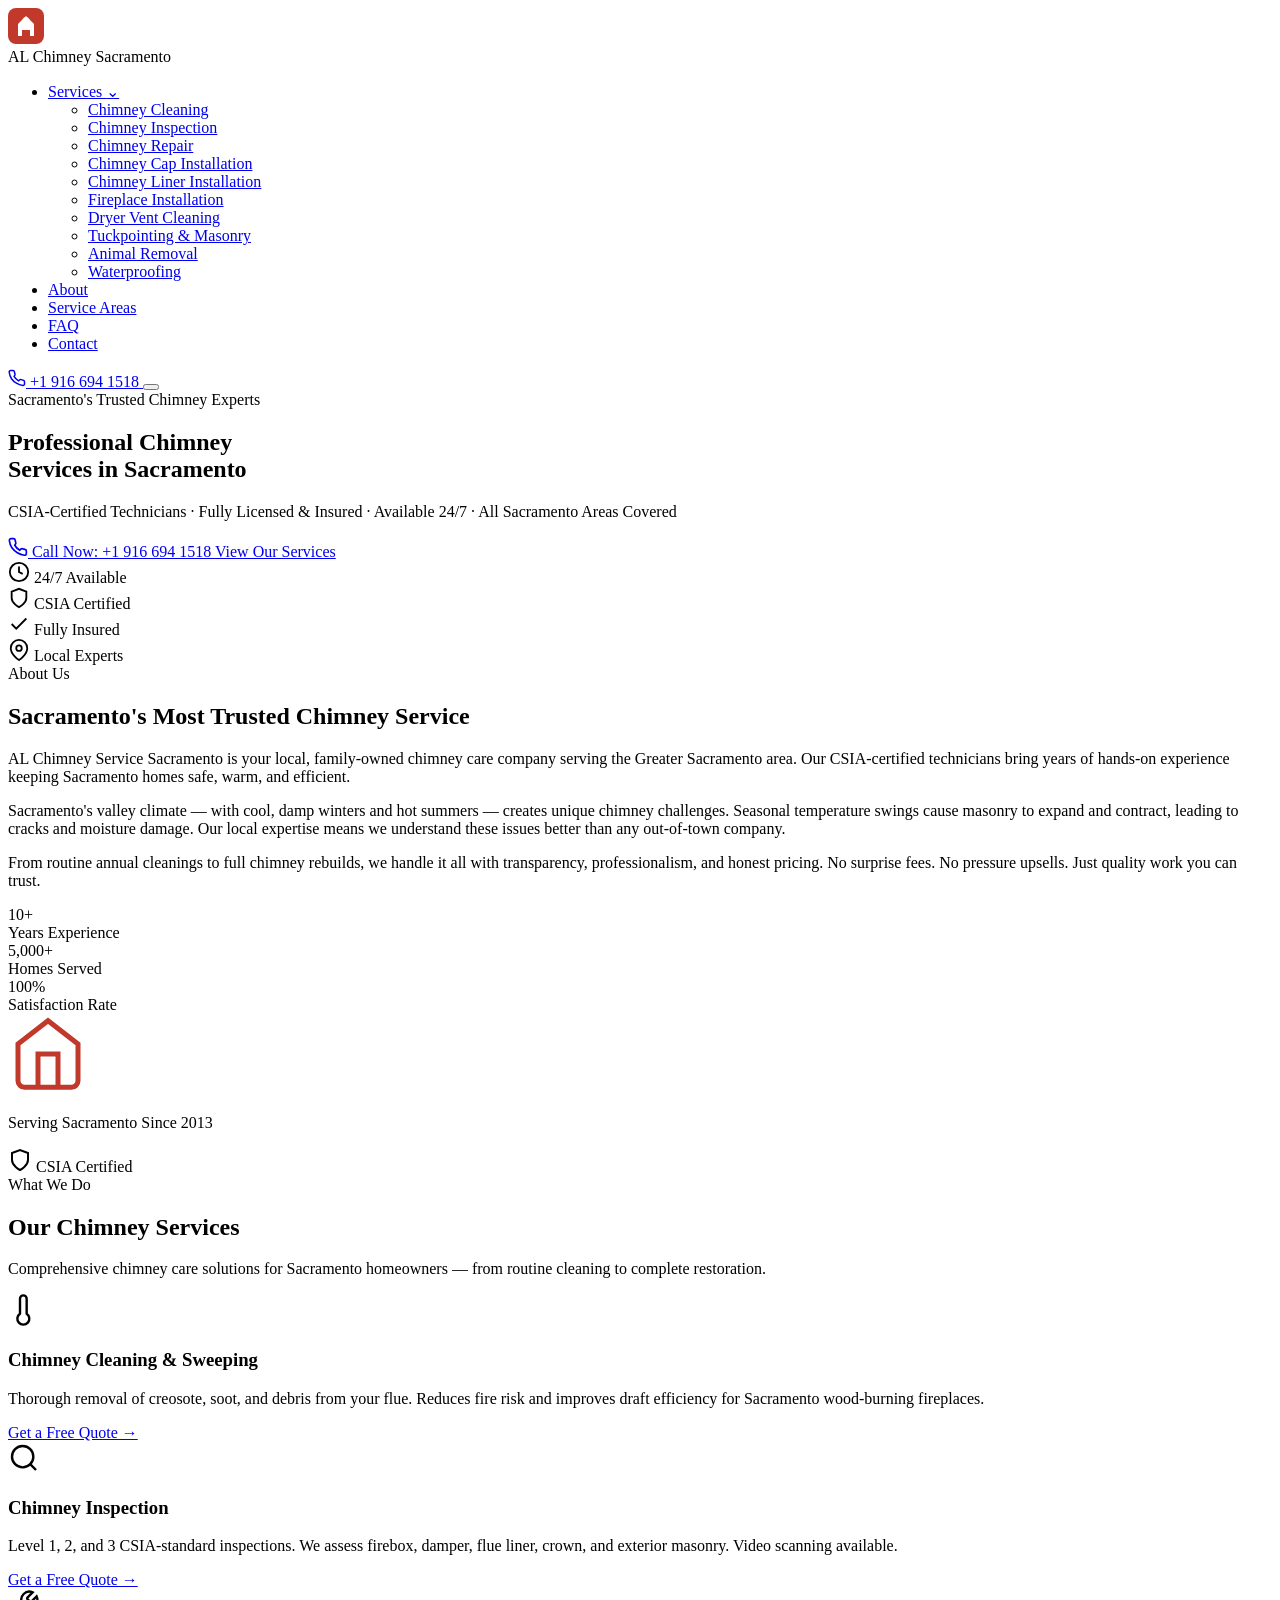
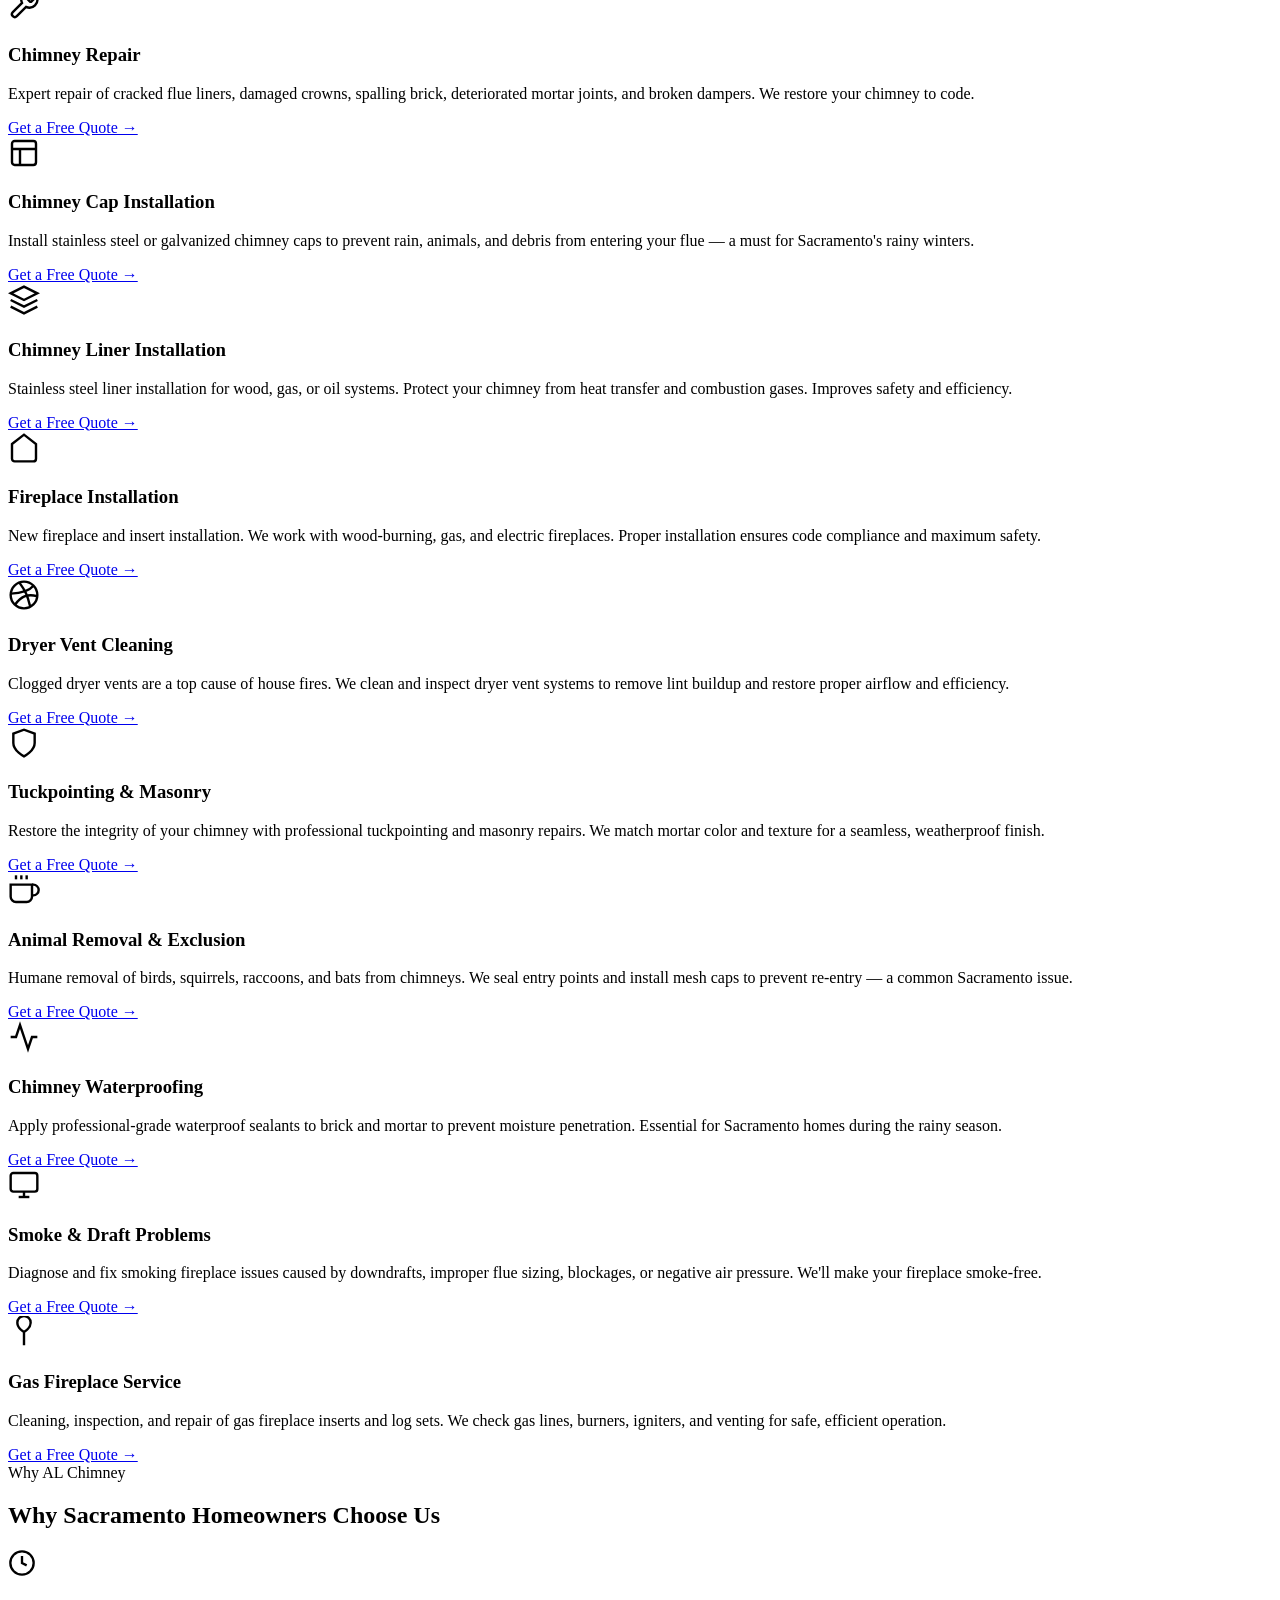
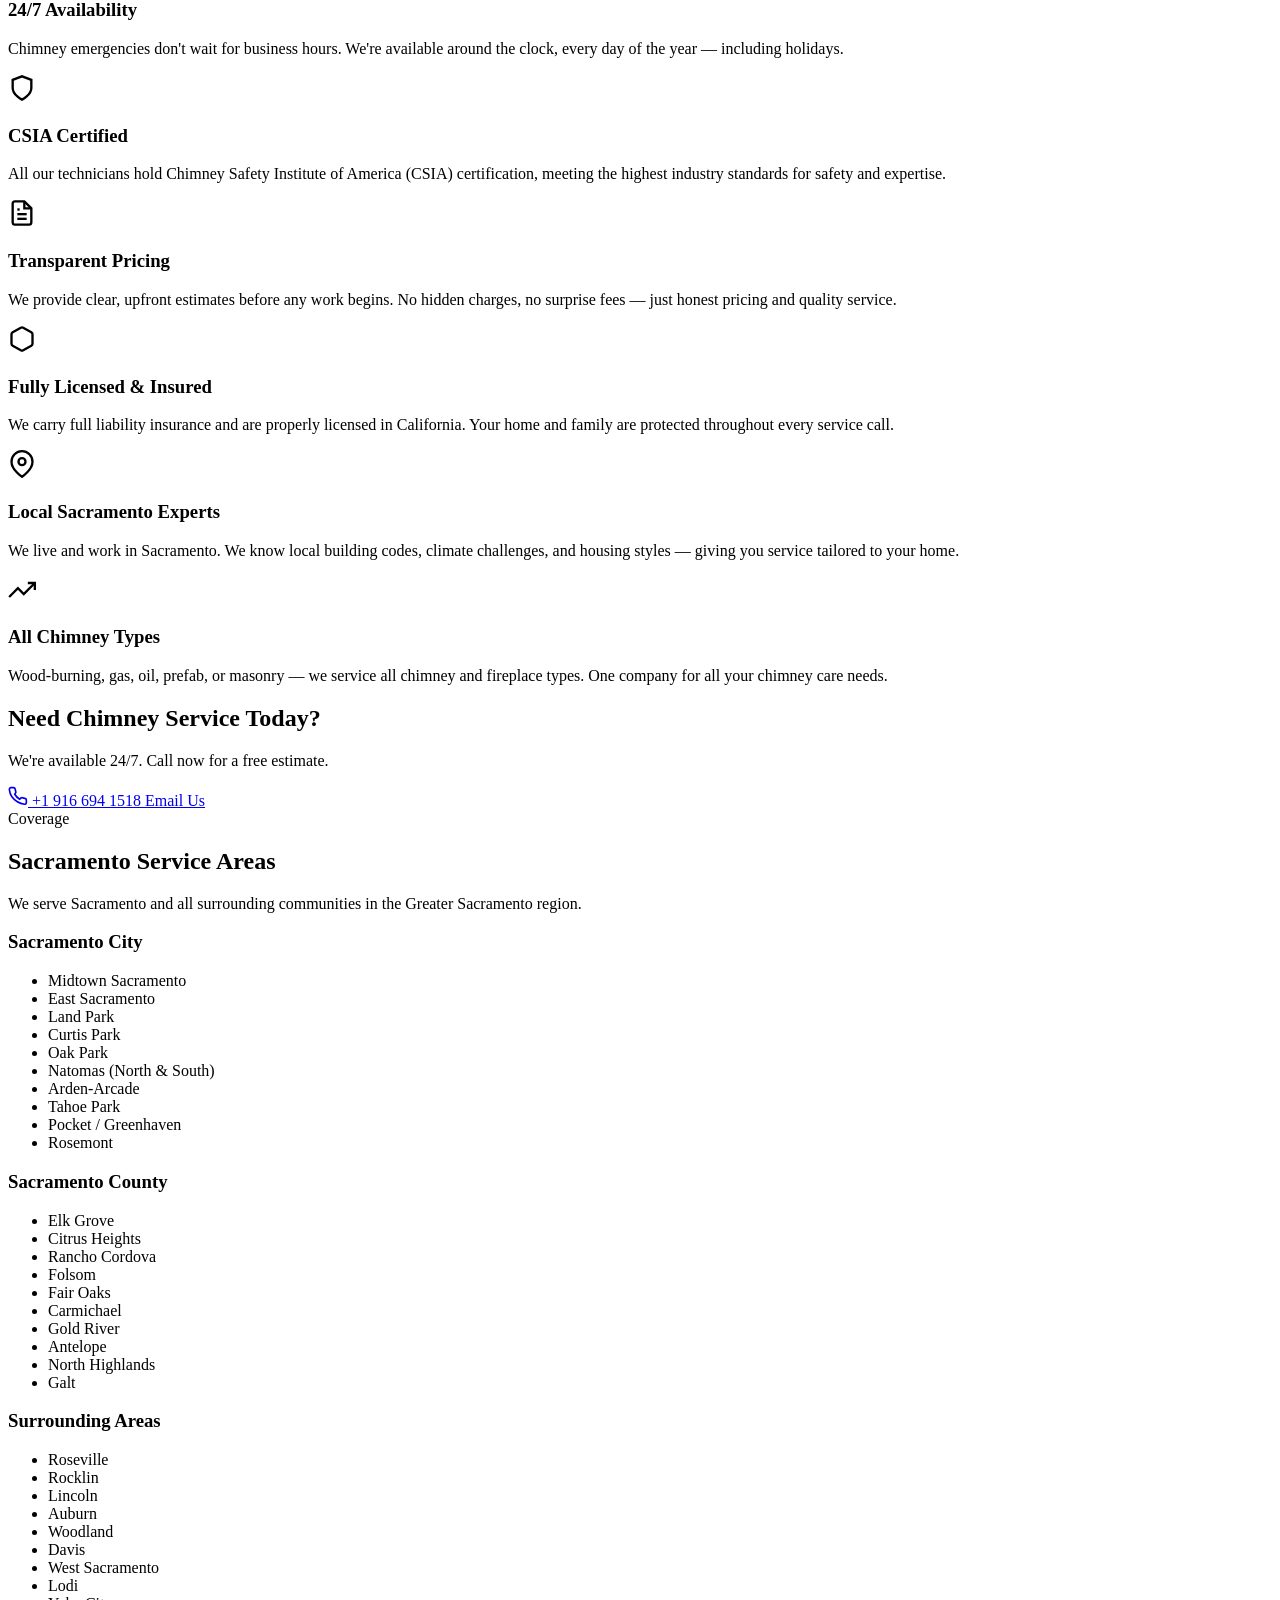
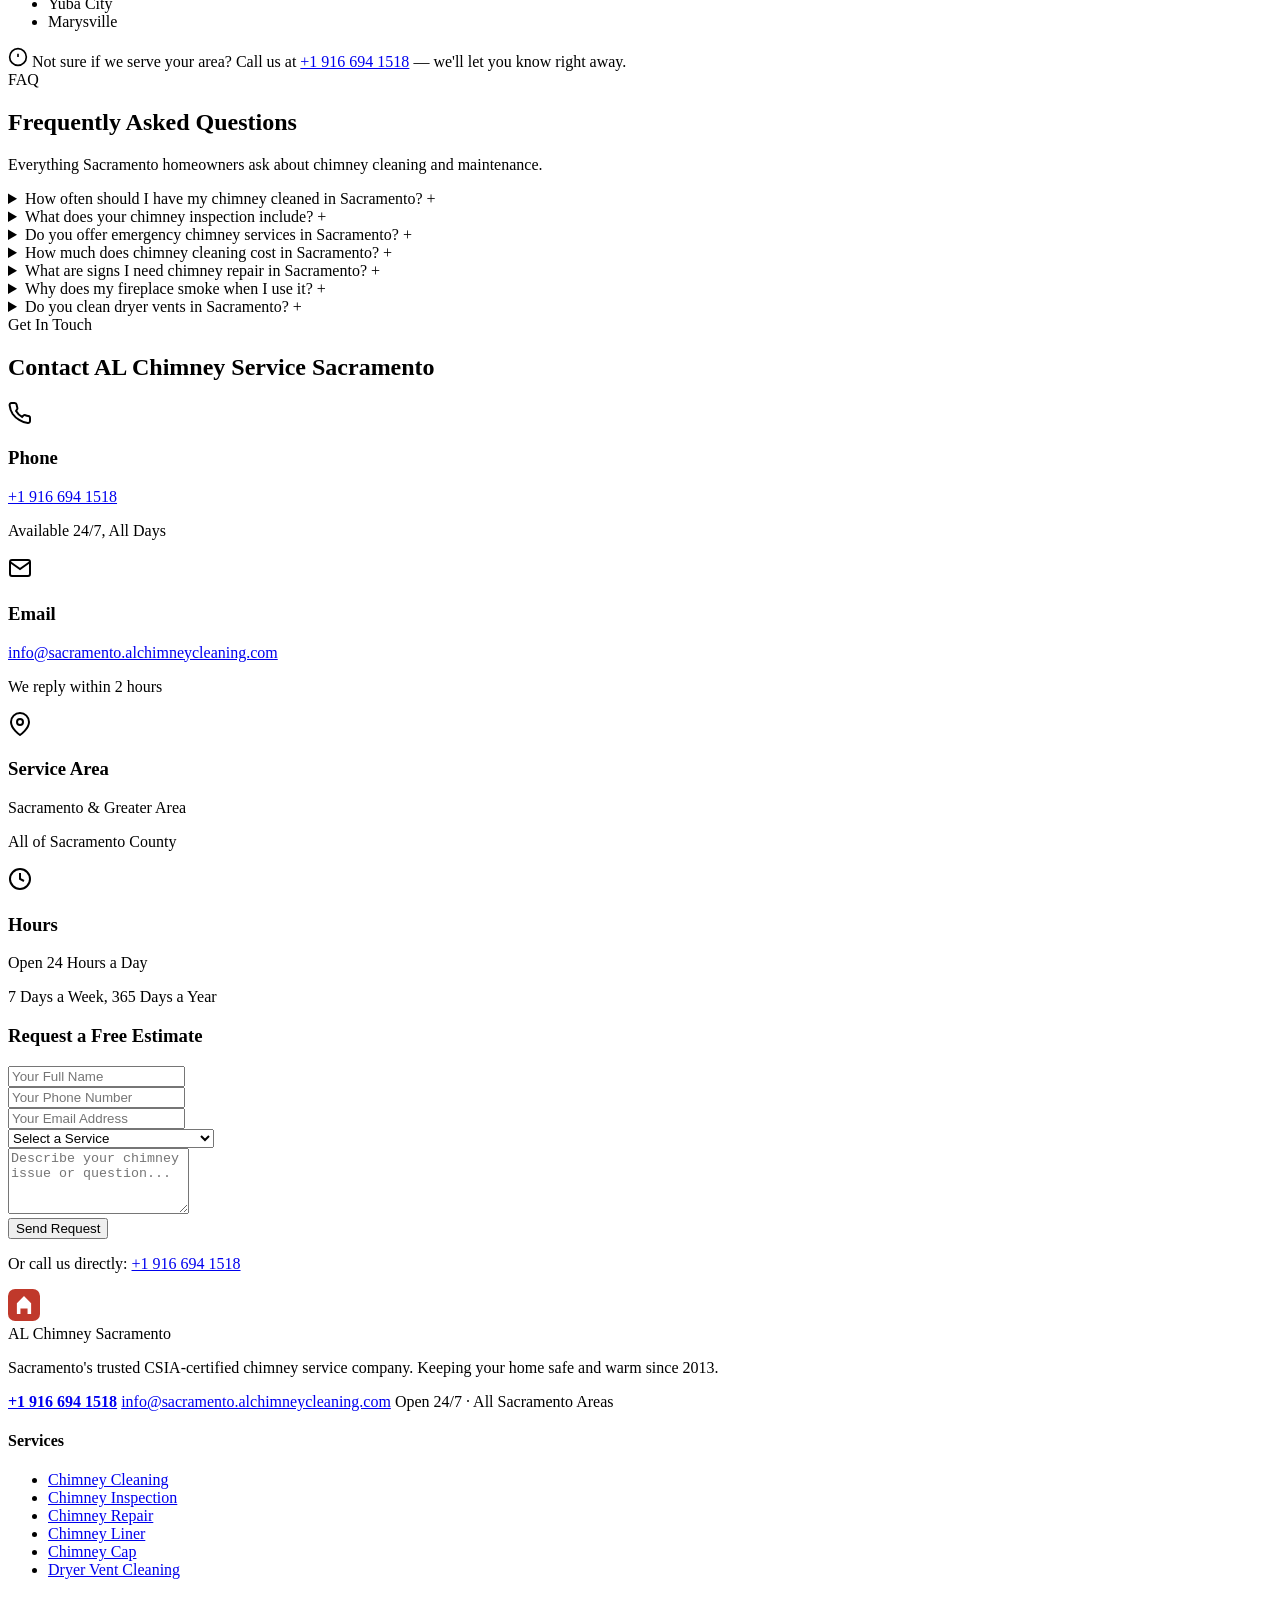
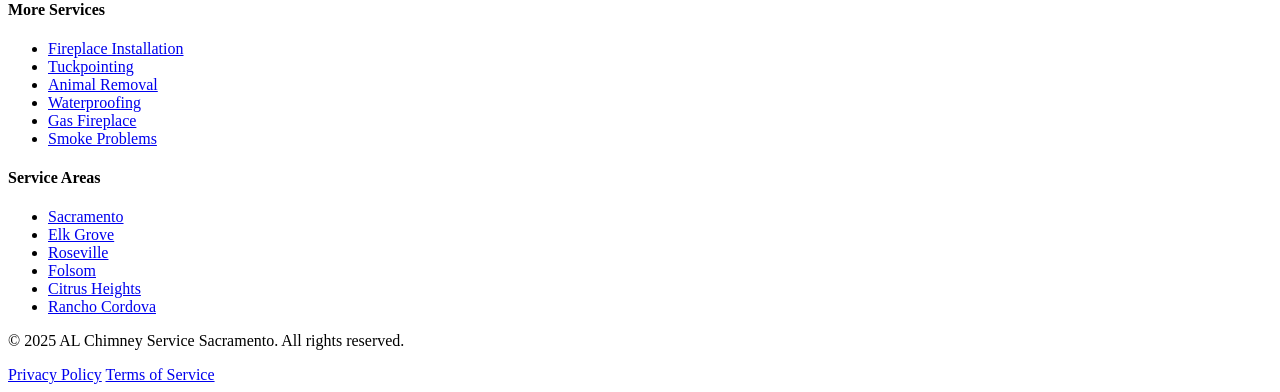
==== index.html @ 46db6dd3 "Add index.html - AL Chimney Service Sacramento website" ====
<!DOCTYPE html>
<html lang="en">
<head>
  <meta charset="UTF-8" />
  <meta name="viewport" content="width=device-width, initial-scale=1.0" />
  <title>AL Chimney Service Sacramento | Expert Chimney Cleaning & Repair</title>

  <!-- SEO Meta Tags -->
  <meta name="description" content="AL Chimney Service Sacramento offers professional chimney cleaning, inspection, repair & installation. CSIA-certified technicians. Available 24/7. Call +1 916 694 1518." />
  <meta name="keywords" content="chimney cleaning Sacramento, chimney sweep Sacramento, chimney repair Sacramento, chimney inspection Sacramento, fireplace cleaning Sacramento, dryer vent cleaning Sacramento, AL chimney service Sacramento" />
  <meta name="robots" content="index, follow" />
  <meta name="author" content="AL Chimney Service Sacramento" />
  <link rel="canonical" href="https://sacramento-chimney.vercel.app/" />

  <!-- Open Graph -->
  <meta property="og:type" content="website" />
  <meta property="og:title" content="AL Chimney Service Sacramento | Expert Chimney Cleaning & Repair" />
  <meta property="og:description" content="Professional chimney cleaning, inspection & repair in Sacramento. CSIA-certified. 24/7 service. Call +1 916 694 1518." />
  <meta property="og:url" content="https://sacramento-chimney.vercel.app/" />

  <!-- GEO Meta Tags -->
  <meta name="geo.region" content="US-CA" />
  <meta name="geo.placename" content="Sacramento, California" />
  <meta name="geo.position" content="38.5816;-121.4944" />
  <meta name="ICBM" content="38.5816, -121.4944" />

  <!-- Schema.org Structured Data -->
  <script type="application/ld+json">
  {
    "@context": "https://schema.org",
    "@type": "LocalBusiness",
    "name": "AL Chimney Service Sacramento",
    "description": "Professional chimney cleaning, inspection, repair, and installation services in Sacramento, CA. CSIA-certified technicians available 24/7.",
    "url": "https://sacramento-chimney.vercel.app/",
    "telephone": "+19166941518",
    "email": "info@sacramento.alchimneycleaning.com",
    "address": {
      "@type": "PostalAddress",
      "addressLocality": "Sacramento",
      "addressRegion": "CA",
      "addressCountry": "US"
    },
    "geo": {
      "@type": "GeoCoordinates",
      "latitude": 38.5816,
      "longitude": -121.4944
    },
    "openingHours": "Mo-Su 00:00-23:59",
    "priceRange": "$$",
    "areaServed": [
      "Sacramento", "Elk Grove", "Roseville", "Folsom", "Citrus Heights",
      "Rancho Cordova", "Natomas", "Midtown Sacramento", "East Sacramento",
      "Woodland", "Davis", "West Sacramento", "Rocklin", "Lincoln"
    ],
    "hasOfferCatalog": {
      "@type": "OfferCatalog",
      "name": "Chimney Services",
      "itemListElement": [
        { "@type": "Offer", "itemOffered": { "@type": "Service", "name": "Chimney Cleaning" } },
        { "@type": "Offer", "itemOffered": { "@type": "Service", "name": "Chimney Inspection" } },
        { "@type": "Offer", "itemOffered": { "@type": "Service", "name": "Chimney Repair" } },
        { "@type": "Offer", "itemOffered": { "@type": "Service", "name": "Chimney Cap Installation" } },
        { "@type": "Offer", "itemOffered": { "@type": "Service", "name": "Dryer Vent Cleaning" } },
        { "@type": "Offer", "itemOffered": { "@type": "Service", "name": "Fireplace Installation" } }
      ]
    }
  }
  </script>

  <!-- FAQ Schema -->
  <script type="application/ld+json">
  {
    "@context": "https://schema.org",
    "@type": "FAQPage",
    "mainEntity": [
      {
        "@type": "Question",
        "name": "How often should I have my chimney cleaned in Sacramento?",
        "acceptedAnswer": {
          "@type": "Answer",
          "text": "The National Fire Protection Association (NFPA) recommends chimney inspections and cleaning at least once a year. In Sacramento, where wood-burning fireplaces are popular during cooler months, we recommend annual cleaning before the fall season begins."
        }
      },
      {
        "@type": "Question",
        "name": "What does a chimney inspection include?",
        "acceptedAnswer": {
          "@type": "Answer",
          "text": "Our CSIA-certified technicians perform a full visual inspection of the firebox, damper, smoke chamber, flue liner, chimney crown, and exterior masonry. We check for creosote buildup, blockages, cracks, and structural damage."
        }
      },
      {
        "@type": "Question",
        "name": "Do you offer emergency chimney services in Sacramento?",
        "acceptedAnswer": {
          "@type": "Answer",
          "text": "Yes! AL Chimney Service Sacramento operates 24 hours a day, 7 days a week, 365 days a year. Whether it's a chimney fire, carbon monoxide concern, or sudden blockage, call us at +1 916 694 1518 anytime."
        }
      },
      {
        "@type": "Question",
        "name": "How much does chimney cleaning cost in Sacramento?",
        "acceptedAnswer": {
          "@type": "Answer",
          "text": "Basic chimney sweeping typically ranges from $100–$200 depending on the level of creosote buildup and chimney size. We offer transparent, upfront pricing with no hidden fees. Contact us for a free estimate."
        }
      },
      {
        "@type": "Question",
        "name": "What areas do you serve around Sacramento?",
        "acceptedAnswer": {
          "@type": "Answer",
          "text": "We serve all of Sacramento and the surrounding areas including Elk Grove, Roseville, Folsom, Citrus Heights, Rancho Cordova, Natomas, East Sacramento, Woodland, Davis, West Sacramento, Rocklin, and Lincoln."
        }
      }
    ]
  }
  </script>

  <link rel="stylesheet" href="styles.css" />
  <link rel="preconnect" href="https://fonts.googleapis.com" />
  <link href="https://fonts.googleapis.com/css2?family=Inter:wght@400;500;600;700;800&display=swap" rel="stylesheet" />
</head>
<body>

  <!-- Header -->
  <header class="header" id="header">
    <div class="container header-inner">
      <div class="logo">
        <div class="logo-icon">
          <svg width="36" height="36" viewBox="0 0 36 36" fill="none" xmlns="http://www.w3.org/2000/svg">
            <rect width="36" height="36" rx="8" fill="#C0392B"/>
            <path d="M10 28V16L18 8L26 16V28H22V22H14V28H10Z" fill="white"/>
            <path d="M15 12C15 12 16 10 18 10C20 10 21 12 21 12" stroke="white" stroke-width="1.5" stroke-linecap="round"/>
          </svg>
        </div>
        <div class="logo-text">
          <span class="logo-brand">AL Chimney</span>
          <span class="logo-location">Sacramento</span>
        </div>
      </div>

      <nav class="nav" id="nav">
        <ul class="nav-list">
          <li class="nav-item has-dropdown">
            <a href="#services" class="nav-link">Services <span class="arrow">&#8964;</span></a>
            <ul class="dropdown">
              <li><a href="#services">Chimney Cleaning</a></li>
              <li><a href="#services">Chimney Inspection</a></li>
              <li><a href="#services">Chimney Repair</a></li>
              <li><a href="#services">Chimney Cap Installation</a></li>
              <li><a href="#services">Chimney Liner Installation</a></li>
              <li><a href="#services">Fireplace Installation</a></li>
              <li><a href="#services">Dryer Vent Cleaning</a></li>
              <li><a href="#services">Tuckpointing & Masonry</a></li>
              <li><a href="#services">Animal Removal</a></li>
              <li><a href="#services">Waterproofing</a></li>
            </ul>
          </li>
          <li class="nav-item"><a href="#about" class="nav-link">About</a></li>
          <li class="nav-item"><a href="#areas" class="nav-link">Service Areas</a></li>
          <li class="nav-item"><a href="#faq" class="nav-link">FAQ</a></li>
          <li class="nav-item"><a href="#contact" class="nav-link">Contact</a></li>
        </ul>
      </nav>

      <a href="tel:+19166941518" class="btn btn-primary header-cta">
        <svg width="18" height="18" viewBox="0 0 24 24" fill="none" stroke="currentColor" stroke-width="2"><path d="M22 16.92v3a2 2 0 0 1-2.18 2 19.79 19.79 0 0 1-8.63-3.07A19.5 19.5 0 0 1 4.69 13a19.79 19.79 0 0 1-3.07-8.67A2 2 0 0 1 3.6 2h3a2 2 0 0 1 2 1.72c.127.96.361 1.903.7 2.81a2 2 0 0 1-.45 2.11L8.09 9.91a16 16 0 0 0 6 6l1.27-1.27a2 2 0 0 1 2.11-.45c.907.339 1.85.573 2.81.7A2 2 0 0 1 22 16.92z"></path></svg>
        +1 916 694 1518
      </a>

      <button class="menu-toggle" id="menuToggle" aria-label="Toggle menu">
        <span></span><span></span><span></span>
      </button>
    </div>
  </header>

  <!-- Hero Section -->
  <section class="hero" id="home">
    <div class="hero-bg"></div>
    <div class="container hero-content">
      <div class="hero-badge">Sacramento's Trusted Chimney Experts</div>
      <h1 class="hero-title">Professional Chimney<br/>Services in Sacramento</h1>
      <p class="hero-subtitle">CSIA-Certified Technicians · Fully Licensed & Insured · Available 24/7 · All Sacramento Areas Covered</p>
      <div class="hero-actions">
        <a href="tel:+19166941518" class="btn btn-primary btn-lg">
          <svg width="20" height="20" viewBox="0 0 24 24" fill="none" stroke="currentColor" stroke-width="2"><path d="M22 16.92v3a2 2 0 0 1-2.18 2 19.79 19.79 0 0 1-8.63-3.07A19.5 19.5 0 0 1 4.69 13a19.79 19.79 0 0 1-3.07-8.67A2 2 0 0 1 3.6 2h3a2 2 0 0 1 2 1.72c.127.96.361 1.903.7 2.81a2 2 0 0 1-.45 2.11L8.09 9.91a16 16 0 0 0 6 6l1.27-1.27a2 2 0 0 1 2.11-.45c.907.339 1.85.573 2.81.7A2 2 0 0 1 22 16.92z"></path></svg>
          Call Now: +1 916 694 1518
        </a>
        <a href="#services" class="btn btn-outline btn-lg">View Our Services</a>
      </div>
      <div class="hero-trust">
        <div class="trust-item">
          <svg width="22" height="22" viewBox="0 0 24 24" fill="none" stroke="currentColor" stroke-width="2"><circle cx="12" cy="12" r="10"/><polyline points="12 6 12 12 16 14"/></svg>
          <span>24/7 Available</span>
        </div>
        <div class="trust-item">
          <svg width="22" height="22" viewBox="0 0 24 24" fill="none" stroke="currentColor" stroke-width="2"><path d="M12 22s8-4 8-10V5l-8-3-8 3v7c0 6 8 10 8 10z"/></svg>
          <span>CSIA Certified</span>
        </div>
        <div class="trust-item">
          <svg width="22" height="22" viewBox="0 0 24 24" fill="none" stroke="currentColor" stroke-width="2"><polyline points="20 6 9 17 4 12"/></svg>
          <span>Fully Insured</span>
        </div>
        <div class="trust-item">
          <svg width="22" height="22" viewBox="0 0 24 24" fill="none" stroke="currentColor" stroke-width="2"><path d="M21 10c0 7-9 13-9 13s-9-6-9-13a9 9 0 0 1 18 0z"/><circle cx="12" cy="10" r="3"/></svg>
          <span>Local Experts</span>
        </div>
      </div>
    </div>
  </section>

  <!-- About Section -->
  <section class="about section" id="about">
    <div class="container">
      <div class="about-grid">
        <div class="about-content">
          <span class="section-tag">About Us</span>
          <h2 class="section-title">Sacramento's Most Trusted Chimney Service</h2>
          <p>AL Chimney Service Sacramento is your local, family-owned chimney care company serving the Greater Sacramento area. Our CSIA-certified technicians bring years of hands-on experience keeping Sacramento homes safe, warm, and efficient.</p>
          <p>Sacramento's valley climate — with cool, damp winters and hot summers — creates unique chimney challenges. Seasonal temperature swings cause masonry to expand and contract, leading to cracks and moisture damage. Our local expertise means we understand these issues better than any out-of-town company.</p>
          <p>From routine annual cleanings to full chimney rebuilds, we handle it all with transparency, professionalism, and honest pricing. No surprise fees. No pressure upsells. Just quality work you can trust.</p>
          <div class="about-stats">
            <div class="stat">
              <div class="stat-number">10+</div>
              <div class="stat-label">Years Experience</div>
            </div>
            <div class="stat">
              <div class="stat-number">5,000+</div>
              <div class="stat-label">Homes Served</div>
            </div>
            <div class="stat">
              <div class="stat-number">100%</div>
              <div class="stat-label">Satisfaction Rate</div>
            </div>
          </div>
        </div>
        <div class="about-image">
          <div class="about-img-placeholder">
            <svg width="80" height="80" viewBox="0 0 24 24" fill="none" stroke="#C0392B" stroke-width="1.5"><path d="M3 9l9-7 9 7v11a2 2 0 0 1-2 2H5a2 2 0 0 1-2-2z"/><polyline points="9 22 9 12 15 12 15 22"/></svg>
            <p>Serving Sacramento Since 2013</p>
          </div>
          <div class="cert-badge">
            <svg width="24" height="24" viewBox="0 0 24 24" fill="none" stroke="currentColor" stroke-width="2"><path d="M12 22s8-4 8-10V5l-8-3-8 3v7c0 6 8 10 8 10z"/></svg>
            CSIA Certified
          </div>
        </div>
      </div>
    </div>
  </section>

  <!-- Services Section -->
  <section class="services section" id="services">
    <div class="container">
      <div class="section-header">
        <span class="section-tag">What We Do</span>
        <h2 class="section-title">Our Chimney Services</h2>
        <p class="section-desc">Comprehensive chimney care solutions for Sacramento homeowners — from routine cleaning to complete restoration.</p>
      </div>
      <div class="services-grid">

        <div class="service-card">
          <div class="service-icon">
            <svg width="32" height="32" viewBox="0 0 24 24" fill="none" stroke="currentColor" stroke-width="1.8"><path d="M14 14.76V3.5a2.5 2.5 0 0 0-5 0v11.26a4.5 4.5 0 1 0 5 0z"/></svg>
          </div>
          <h3>Chimney Cleaning & Sweeping</h3>
          <p>Thorough removal of creosote, soot, and debris from your flue. Reduces fire risk and improves draft efficiency for Sacramento wood-burning fireplaces.</p>
          <a href="tel:+19166941518" class="service-link">Get a Free Quote &rarr;</a>
        </div>

        <div class="service-card">
          <div class="service-icon">
            <svg width="32" height="32" viewBox="0 0 24 24" fill="none" stroke="currentColor" stroke-width="1.8"><circle cx="11" cy="11" r="8"/><line x1="21" y1="21" x2="16.65" y2="16.65"/></svg>
          </div>
          <h3>Chimney Inspection</h3>
          <p>Level 1, 2, and 3 CSIA-standard inspections. We assess firebox, damper, flue liner, crown, and exterior masonry. Video scanning available.</p>
          <a href="tel:+19166941518" class="service-link">Get a Free Quote &rarr;</a>
        </div>

        <div class="service-card">
          <div class="service-icon">
            <svg width="32" height="32" viewBox="0 0 24 24" fill="none" stroke="currentColor" stroke-width="1.8"><path d="M14.7 6.3a1 1 0 0 0 0 1.4l1.6 1.6a1 1 0 0 0 1.4 0l3.77-3.77a6 6 0 0 1-7.94 7.94l-6.91 6.91a2.12 2.12 0 0 1-3-3l6.91-6.91a6 6 0 0 1 7.94-7.94l-3.76 3.76z"/></svg>
          </div>
          <h3>Chimney Repair</h3>
          <p>Expert repair of cracked flue liners, damaged crowns, spalling brick, deteriorated mortar joints, and broken dampers. We restore your chimney to code.</p>
          <a href="tel:+19166941518" class="service-link">Get a Free Quote &rarr;</a>
        </div>

        <div class="service-card">
          <div class="service-icon">
            <svg width="32" height="32" viewBox="0 0 24 24" fill="none" stroke="currentColor" stroke-width="1.8"><rect x="3" y="3" width="18" height="18" rx="2" ry="2"/><path d="M3 9h18M9 21V9"/></svg>
          </div>
          <h3>Chimney Cap Installation</h3>
          <p>Install stainless steel or galvanized chimney caps to prevent rain, animals, and debris from entering your flue — a must for Sacramento's rainy winters.</p>
          <a href="tel:+19166941518" class="service-link">Get a Free Quote &rarr;</a>
        </div>

        <div class="service-card">
          <div class="service-icon">
            <svg width="32" height="32" viewBox="0 0 24 24" fill="none" stroke="currentColor" stroke-width="1.8"><path d="M12 2L2 7l10 5 10-5-10-5zM2 17l10 5 10-5M2 12l10 5 10-5"/></svg>
          </div>
          <h3>Chimney Liner Installation</h3>
          <p>Stainless steel liner installation for wood, gas, or oil systems. Protect your chimney from heat transfer and combustion gases. Improves safety and efficiency.</p>
          <a href="tel:+19166941518" class="service-link">Get a Free Quote &rarr;</a>
        </div>

        <div class="service-card">
          <div class="service-icon">
            <svg width="32" height="32" viewBox="0 0 24 24" fill="none" stroke="currentColor" stroke-width="1.8"><path d="M3 9l9-7 9 7v11a2 2 0 0 1-2 2H5a2 2 0 0 1-2-2z"/></svg>
          </div>
          <h3>Fireplace Installation</h3>
          <p>New fireplace and insert installation. We work with wood-burning, gas, and electric fireplaces. Proper installation ensures code compliance and maximum safety.</p>
          <a href="tel:+19166941518" class="service-link">Get a Free Quote &rarr;</a>
        </div>

        <div class="service-card">
          <div class="service-icon">
            <svg width="32" height="32" viewBox="0 0 24 24" fill="none" stroke="currentColor" stroke-width="1.8"><circle cx="12" cy="12" r="10"/><path d="M8.56 2.75c4.37 6.03 6.02 9.42 8.03 17.72m2.54-15.38c-3.72 4.35-8.94 5.66-16.88 5.85m19.5 1.9c-3.5-.93-6.63-.82-8.94 0-2.58.92-5.01 2.86-7.44 6.32"/></svg>
          </div>
          <h3>Dryer Vent Cleaning</h3>
          <p>Clogged dryer vents are a top cause of house fires. We clean and inspect dryer vent systems to remove lint buildup and restore proper airflow and efficiency.</p>
          <a href="tel:+19166941518" class="service-link">Get a Free Quote &rarr;</a>
        </div>

        <div class="service-card">
          <div class="service-icon">
            <svg width="32" height="32" viewBox="0 0 24 24" fill="none" stroke="currentColor" stroke-width="1.8"><path d="M12 22s8-4 8-10V5l-8-3-8 3v7c0 6 8 10 8 10z"/></svg>
          </div>
          <h3>Tuckpointing & Masonry</h3>
          <p>Restore the integrity of your chimney with professional tuckpointing and masonry repairs. We match mortar color and texture for a seamless, weatherproof finish.</p>
          <a href="tel:+19166941518" class="service-link">Get a Free Quote &rarr;</a>
        </div>

        <div class="service-card">
          <div class="service-icon">
            <svg width="32" height="32" viewBox="0 0 24 24" fill="none" stroke="currentColor" stroke-width="1.8"><path d="M18 8h1a4 4 0 0 1 0 8h-1"/><path d="M2 8h16v9a4 4 0 0 1-4 4H6a4 4 0 0 1-4-4V8z"/><line x1="6" y1="1" x2="6" y2="4"/><line x1="10" y1="1" x2="10" y2="4"/><line x1="14" y1="1" x2="14" y2="4"/></svg>
          </div>
          <h3>Animal Removal & Exclusion</h3>
          <p>Humane removal of birds, squirrels, raccoons, and bats from chimneys. We seal entry points and install mesh caps to prevent re-entry — a common Sacramento issue.</p>
          <a href="tel:+19166941518" class="service-link">Get a Free Quote &rarr;</a>
        </div>

        <div class="service-card">
          <div class="service-icon">
            <svg width="32" height="32" viewBox="0 0 24 24" fill="none" stroke="currentColor" stroke-width="1.8"><polyline points="22 12 18 12 15 21 9 3 6 12 2 12"/></svg>
          </div>
          <h3>Chimney Waterproofing</h3>
          <p>Apply professional-grade waterproof sealants to brick and mortar to prevent moisture penetration. Essential for Sacramento homes during the rainy season.</p>
          <a href="tel:+19166941518" class="service-link">Get a Free Quote &rarr;</a>
        </div>

        <div class="service-card">
          <div class="service-icon">
            <svg width="32" height="32" viewBox="0 0 24 24" fill="none" stroke="currentColor" stroke-width="1.8"><rect x="2" y="3" width="20" height="14" rx="2" ry="2"/><line x1="8" y1="21" x2="16" y2="21"/><line x1="12" y1="17" x2="12" y2="21"/></svg>
          </div>
          <h3>Smoke & Draft Problems</h3>
          <p>Diagnose and fix smoking fireplace issues caused by downdrafts, improper flue sizing, blockages, or negative air pressure. We'll make your fireplace smoke-free.</p>
          <a href="tel:+19166941518" class="service-link">Get a Free Quote &rarr;</a>
        </div>

        <div class="service-card">
          <div class="service-icon">
            <svg width="32" height="32" viewBox="0 0 24 24" fill="none" stroke="currentColor" stroke-width="1.8"><path d="M12 22V12M12 12C12 12 7 9 7 5a5 5 0 0 1 10 0c0 4-5 7-5 7z"/></svg>
          </div>
          <h3>Gas Fireplace Service</h3>
          <p>Cleaning, inspection, and repair of gas fireplace inserts and log sets. We check gas lines, burners, igniters, and venting for safe, efficient operation.</p>
          <a href="tel:+19166941518" class="service-link">Get a Free Quote &rarr;</a>
        </div>

      </div>
    </div>
  </section>

  <!-- Why Choose Us -->
  <section class="why section" id="why">
    <div class="container">
      <div class="section-header">
        <span class="section-tag">Why AL Chimney</span>
        <h2 class="section-title">Why Sacramento Homeowners Choose Us</h2>
      </div>
      <div class="why-grid">
        <div class="why-card">
          <div class="why-icon">
            <svg width="28" height="28" viewBox="0 0 24 24" fill="none" stroke="currentColor" stroke-width="2"><circle cx="12" cy="12" r="10"/><polyline points="12 6 12 12 16 14"/></svg>
          </div>
          <h3>24/7 Availability</h3>
          <p>Chimney emergencies don't wait for business hours. We're available around the clock, every day of the year — including holidays.</p>
        </div>
        <div class="why-card">
          <div class="why-icon">
            <svg width="28" height="28" viewBox="0 0 24 24" fill="none" stroke="currentColor" stroke-width="2"><path d="M12 22s8-4 8-10V5l-8-3-8 3v7c0 6 8 10 8 10z"/></svg>
          </div>
          <h3>CSIA Certified</h3>
          <p>All our technicians hold Chimney Safety Institute of America (CSIA) certification, meeting the highest industry standards for safety and expertise.</p>
        </div>
        <div class="why-card">
          <div class="why-icon">
            <svg width="28" height="28" viewBox="0 0 24 24" fill="none" stroke="currentColor" stroke-width="2"><path d="M14 2H6a2 2 0 0 0-2 2v16a2 2 0 0 0 2 2h12a2 2 0 0 0 2-2V8z"/><polyline points="14 2 14 8 20 8"/><line x1="16" y1="13" x2="8" y2="13"/><line x1="16" y1="17" x2="8" y2="17"/><polyline points="10 9 9 9 8 9"/></svg>
          </div>
          <h3>Transparent Pricing</h3>
          <p>We provide clear, upfront estimates before any work begins. No hidden charges, no surprise fees — just honest pricing and quality service.</p>
        </div>
        <div class="why-card">
          <div class="why-icon">
            <svg width="28" height="28" viewBox="0 0 24 24" fill="none" stroke="currentColor" stroke-width="2"><path d="M21 16V8a2 2 0 0 0-1-1.73l-7-4a2 2 0 0 0-2 0l-7 4A2 2 0 0 0 3 8v8a2 2 0 0 0 1 1.73l7 4a2 2 0 0 0 2 0l7-4A2 2 0 0 0 21 16z"/></svg>
          </div>
          <h3>Fully Licensed & Insured</h3>
          <p>We carry full liability insurance and are properly licensed in California. Your home and family are protected throughout every service call.</p>
        </div>
        <div class="why-card">
          <div class="why-icon">
            <svg width="28" height="28" viewBox="0 0 24 24" fill="none" stroke="currentColor" stroke-width="2"><path d="M21 10c0 7-9 13-9 13s-9-6-9-13a9 9 0 0 1 18 0z"/><circle cx="12" cy="10" r="3"/></svg>
          </div>
          <h3>Local Sacramento Experts</h3>
          <p>We live and work in Sacramento. We know local building codes, climate challenges, and housing styles — giving you service tailored to your home.</p>
        </div>
        <div class="why-card">
          <div class="why-icon">
            <svg width="28" height="28" viewBox="0 0 24 24" fill="none" stroke="currentColor" stroke-width="2"><polyline points="23 6 13.5 15.5 8.5 10.5 1 18"/><polyline points="17 6 23 6 23 12"/></svg>
          </div>
          <h3>All Chimney Types</h3>
          <p>Wood-burning, gas, oil, prefab, or masonry — we service all chimney and fireplace types. One company for all your chimney care needs.</p>
        </div>
      </div>
    </div>
  </section>

  <!-- CTA Banner -->
  <section class="cta-banner">
    <div class="container cta-inner">
      <div class="cta-text">
        <h2>Need Chimney Service Today?</h2>
        <p>We're available 24/7. Call now for a free estimate.</p>
      </div>
      <div class="cta-actions">
        <a href="tel:+19166941518" class="btn btn-white btn-lg">
          <svg width="20" height="20" viewBox="0 0 24 24" fill="none" stroke="currentColor" stroke-width="2"><path d="M22 16.92v3a2 2 0 0 1-2.18 2 19.79 19.79 0 0 1-8.63-3.07A19.5 19.5 0 0 1 4.69 13a19.79 19.79 0 0 1-3.07-8.67A2 2 0 0 1 3.6 2h3a2 2 0 0 1 2 1.72c.127.96.361 1.903.7 2.81a2 2 0 0 1-.45 2.11L8.09 9.91a16 16 0 0 0 6 6l1.27-1.27a2 2 0 0 1 2.11-.45c.907.339 1.85.573 2.81.7A2 2 0 0 1 22 16.92z"></path></svg>
          +1 916 694 1518
        </a>
        <a href="mailto:info@sacramento.alchimneycleaning.com" class="btn btn-outline-white btn-lg">Email Us</a>
      </div>
    </div>
  </section>

  <!-- Service Areas -->
  <section class="areas section" id="areas">
    <div class="container">
      <div class="section-header">
        <span class="section-tag">Coverage</span>
        <h2 class="section-title">Sacramento Service Areas</h2>
        <p class="section-desc">We serve Sacramento and all surrounding communities in the Greater Sacramento region.</p>
      </div>
      <div class="areas-grid">
        <div class="areas-column">
          <h3>Sacramento City</h3>
          <ul class="areas-list">
            <li>Midtown Sacramento</li>
            <li>East Sacramento</li>
            <li>Land Park</li>
            <li>Curtis Park</li>
            <li>Oak Park</li>
            <li>Natomas (North & South)</li>
            <li>Arden-Arcade</li>
            <li>Tahoe Park</li>
            <li>Pocket / Greenhaven</li>
            <li>Rosemont</li>
          </ul>
        </div>
        <div class="areas-column">
          <h3>Sacramento County</h3>
          <ul class="areas-list">
            <li>Elk Grove</li>
            <li>Citrus Heights</li>
            <li>Rancho Cordova</li>
            <li>Folsom</li>
            <li>Fair Oaks</li>
            <li>Carmichael</li>
            <li>Gold River</li>
            <li>Antelope</li>
            <li>North Highlands</li>
            <li>Galt</li>
          </ul>
        </div>
        <div class="areas-column">
          <h3>Surrounding Areas</h3>
          <ul class="areas-list">
            <li>Roseville</li>
            <li>Rocklin</li>
            <li>Lincoln</li>
            <li>Auburn</li>
            <li>Woodland</li>
            <li>Davis</li>
            <li>West Sacramento</li>
            <li>Lodi</li>
            <li>Yuba City</li>
            <li>Marysville</li>
          </ul>
        </div>
      </div>
      <div class="areas-note">
        <svg width="20" height="20" viewBox="0 0 24 24" fill="none" stroke="currentColor" stroke-width="2"><circle cx="12" cy="12" r="10"/><line x1="12" y1="8" x2="12" y2="12"/><line x1="12" y1="16" x2="12.01" y2="16"/></svg>
        Not sure if we serve your area? Call us at <a href="tel:+19166941518">+1 916 694 1518</a> — we'll let you know right away.
      </div>
    </div>
  </section>

  <!-- FAQ Section -->
  <section class="faq section" id="faq">
    <div class="container">
      <div class="section-header">
        <span class="section-tag">FAQ</span>
        <h2 class="section-title">Frequently Asked Questions</h2>
        <p class="section-desc">Everything Sacramento homeowners ask about chimney cleaning and maintenance.</p>
      </div>
      <div class="faq-list">

        <details class="faq-item">
          <summary class="faq-question">
            How often should I have my chimney cleaned in Sacramento?
            <span class="faq-icon">+</span>
          </summary>
          <div class="faq-answer">
            <p>The NFPA 211 standard recommends chimney inspection and cleaning at least once per year. For Sacramento homeowners who use their fireplace regularly during the November–March cool season, we suggest scheduling your cleaning in September or October before the burning season begins.</p>
          </div>
        </details>

        <details class="faq-item">
          <summary class="faq-question">
            What does your chimney inspection include?
            <span class="faq-icon">+</span>
          </summary>
          <div class="faq-answer">
            <p>Our CSIA-certified inspection covers the firebox, smoke chamber, damper, flue liner, chimney crown, chimney cap, and exterior masonry. We check for creosote buildup, cracks, blockages, animal nesting, and structural damage. We offer Level 1, 2, and 3 inspections per CSIA standards, including video camera scanning for a thorough internal view.</p>
          </div>
        </details>

        <details class="faq-item">
          <summary class="faq-question">
            Do you offer emergency chimney services in Sacramento?
            <span class="faq-icon">+</span>
          </summary>
          <div class="faq-answer">
            <p>Yes! AL Chimney Service Sacramento operates 24 hours a day, 7 days a week, 365 days a year — including all holidays. Whether it's a chimney fire, carbon monoxide concern, collapsed flue, or dangerous creosote buildup, call us immediately at <a href="tel:+19166941518">+1 916 694 1518</a>. Emergency response is our priority.</p>
          </div>
        </details>

        <details class="faq-item">
          <summary class="faq-question">
            How much does chimney cleaning cost in Sacramento?
            <span class="faq-icon">+</span>
          </summary>
          <div class="faq-answer">
            <p>Basic chimney sweeping in Sacramento typically ranges from $100–$200 for a standard cleaning. Prices vary based on the level of creosote buildup, chimney height, and accessibility. We provide free, no-obligation estimates before starting any work. There are no hidden fees or surprise charges — ever.</p>
          </div>
        </details>

        <details class="faq-item">
          <summary class="faq-question">
            What are signs I need chimney repair in Sacramento?
            <span class="faq-icon">+</span>
          </summary>
          <div class="faq-answer">
            <p>Watch for these warning signs: white staining (efflorescence) on brick, crumbling mortar joints, damaged or cracked chimney crown, rust on the firebox or damper, water in the firebox after rain, spalling brickwork, or a strong odor coming from the fireplace. Sacramento's seasonal rains can accelerate moisture damage — don't ignore these signs.</p>
          </div>
        </details>

        <details class="faq-item">
          <summary class="faq-question">
            Why does my fireplace smoke when I use it?
            <span class="faq-icon">+</span>
          </summary>
          <div class="faq-answer">
            <p>A smoking fireplace in Sacramento is usually caused by a blocked or dirty flue, a closed damper, incorrect flue sizing, negative air pressure in the home, or a downdraft issue. We diagnose and fix all smoking fireplace problems — call us for a same-day assessment at <a href="tel:+19166941518">+1 916 694 1518</a>.</p>
          </div>
        </details>

        <details class="faq-item">
          <summary class="faq-question">
            Do you clean dryer vents in Sacramento?
            <span class="faq-icon">+</span>
          </summary>
          <div class="faq-answer">
            <p>Yes. Dryer vent cleaning is one of our most requested services. Lint buildup in dryer vents is a leading cause of home fires — the U.S. Fire Administration reports nearly 3,000 dryer fires annually. We clean and inspect residential and commercial dryer vent systems throughout Sacramento and surrounding areas.</p>
          </div>
        </details>

      </div>
    </div>
  </section>

  <!-- Contact Section -->
  <section class="contact section" id="contact">
    <div class="container">
      <div class="section-header">
        <span class="section-tag">Get In Touch</span>
        <h2 class="section-title">Contact AL Chimney Service Sacramento</h2>
      </div>
      <div class="contact-grid">
        <div class="contact-info">
          <div class="contact-card">
            <div class="contact-icon">
              <svg width="24" height="24" viewBox="0 0 24 24" fill="none" stroke="currentColor" stroke-width="2"><path d="M22 16.92v3a2 2 0 0 1-2.18 2 19.79 19.79 0 0 1-8.63-3.07A19.5 19.5 0 0 1 4.69 13a19.79 19.79 0 0 1-3.07-8.67A2 2 0 0 1 3.6 2h3a2 2 0 0 1 2 1.72c.127.96.361 1.903.7 2.81a2 2 0 0 1-.45 2.11L8.09 9.91a16 16 0 0 0 6 6l1.27-1.27a2 2 0 0 1 2.11-.45c.907.339 1.85.573 2.81.7A2 2 0 0 1 22 16.92z"></path></svg>
            </div>
            <div>
              <h3>Phone</h3>
              <a href="tel:+19166941518">+1 916 694 1518</a>
              <p>Available 24/7, All Days</p>
            </div>
          </div>
          <div class="contact-card">
            <div class="contact-icon">
              <svg width="24" height="24" viewBox="0 0 24 24" fill="none" stroke="currentColor" stroke-width="2"><path d="M4 4h16c1.1 0 2 .9 2 2v12c0 1.1-.9 2-2 2H4c-1.1 0-2-.9-2-2V6c0-1.1.9-2 2-2z"/><polyline points="22,6 12,13 2,6"/></svg>
            </div>
            <div>
              <h3>Email</h3>
              <a href="mailto:info@sacramento.alchimneycleaning.com">info@sacramento.alchimneycleaning.com</a>
              <p>We reply within 2 hours</p>
            </div>
          </div>
          <div class="contact-card">
            <div class="contact-icon">
              <svg width="24" height="24" viewBox="0 0 24 24" fill="none" stroke="currentColor" stroke-width="2"><path d="M21 10c0 7-9 13-9 13s-9-6-9-13a9 9 0 0 1 18 0z"/><circle cx="12" cy="10" r="3"/></svg>
            </div>
            <div>
              <h3>Service Area</h3>
              <p>Sacramento & Greater Area</p>
              <p>All of Sacramento County</p>
            </div>
          </div>
          <div class="contact-card">
            <div class="contact-icon">
              <svg width="24" height="24" viewBox="0 0 24 24" fill="none" stroke="currentColor" stroke-width="2"><circle cx="12" cy="12" r="10"/><polyline points="12 6 12 12 16 14"/></svg>
            </div>
            <div>
              <h3>Hours</h3>
              <p>Open 24 Hours a Day</p>
              <p>7 Days a Week, 365 Days a Year</p>
            </div>
          </div>
        </div>
        <div class="contact-form-wrap">
          <form class="contact-form" onsubmit="handleFormSubmit(event)">
            <h3>Request a Free Estimate</h3>
            <div class="form-group">
              <input type="text" name="name" placeholder="Your Full Name" required />
            </div>
            <div class="form-group">
              <input type="tel" name="phone" placeholder="Your Phone Number" required />
            </div>
            <div class="form-group">
              <input type="email" name="email" placeholder="Your Email Address" />
            </div>
            <div class="form-group">
              <select name="service">
                <option value="">Select a Service</option>
                <option>Chimney Cleaning & Sweeping</option>
                <option>Chimney Inspection</option>
                <option>Chimney Repair</option>
                <option>Chimney Cap Installation</option>
                <option>Chimney Liner Installation</option>
                <option>Fireplace Installation</option>
                <option>Dryer Vent Cleaning</option>
                <option>Tuckpointing & Masonry</option>
                <option>Animal Removal</option>
                <option>Other</option>
              </select>
            </div>
            <div class="form-group">
              <textarea name="message" rows="4" placeholder="Describe your chimney issue or question..."></textarea>
            </div>
            <button type="submit" class="btn btn-primary btn-full">Send Request</button>
            <p class="form-note">Or call us directly: <a href="tel:+19166941518">+1 916 694 1518</a></p>
          </form>
        </div>
      </div>
    </div>
  </section>

  <!-- Footer -->
  <footer class="footer">
    <div class="container">
      <div class="footer-grid">
        <div class="footer-brand">
          <div class="logo">
            <div class="logo-icon">
              <svg width="32" height="32" viewBox="0 0 36 36" fill="none" xmlns="http://www.w3.org/2000/svg">
                <rect width="36" height="36" rx="8" fill="#C0392B"/>
                <path d="M10 28V16L18 8L26 16V28H22V22H14V28H10Z" fill="white"/>
              </svg>
            </div>
            <div class="logo-text">
              <span class="logo-brand">AL Chimney</span>
              <span class="logo-location">Sacramento</span>
            </div>
          </div>
          <p>Sacramento's trusted CSIA-certified chimney service company. Keeping your home safe and warm since 2013.</p>
          <div class="footer-contact">
            <a href="tel:+19166941518"><strong>+1 916 694 1518</strong></a>
            <a href="mailto:info@sacramento.alchimneycleaning.com">info@sacramento.alchimneycleaning.com</a>
            <span>Open 24/7 · All Sacramento Areas</span>
          </div>
        </div>
        <div class="footer-links">
          <h4>Services</h4>
          <ul>
            <li><a href="#services">Chimney Cleaning</a></li>
            <li><a href="#services">Chimney Inspection</a></li>
            <li><a href="#services">Chimney Repair</a></li>
            <li><a href="#services">Chimney Liner</a></li>
            <li><a href="#services">Chimney Cap</a></li>
            <li><a href="#services">Dryer Vent Cleaning</a></li>
          </ul>
        </div>
        <div class="footer-links">
          <h4>More Services</h4>
          <ul>
            <li><a href="#services">Fireplace Installation</a></li>
            <li><a href="#services">Tuckpointing</a></li>
            <li><a href="#services">Animal Removal</a></li>
            <li><a href="#services">Waterproofing</a></li>
            <li><a href="#services">Gas Fireplace</a></li>
            <li><a href="#services">Smoke Problems</a></li>
          </ul>
        </div>
        <div class="footer-links">
          <h4>Service Areas</h4>
          <ul>
            <li><a href="#areas">Sacramento</a></li>
            <li><a href="#areas">Elk Grove</a></li>
            <li><a href="#areas">Roseville</a></li>
            <li><a href="#areas">Folsom</a></li>
            <li><a href="#areas">Citrus Heights</a></li>
            <li><a href="#areas">Rancho Cordova</a></li>
          </ul>
        </div>
      </div>
      <div class="footer-bottom">
        <p>&copy; 2025 AL Chimney Service Sacramento. All rights reserved.</p>
        <div class="footer-legal">
          <a href="#">Privacy Policy</a>
          <a href="#">Terms of Service</a>
        </div>
      </div>
    </div>
  </footer>

  <script src="script.js"></script>
</body>
</html>
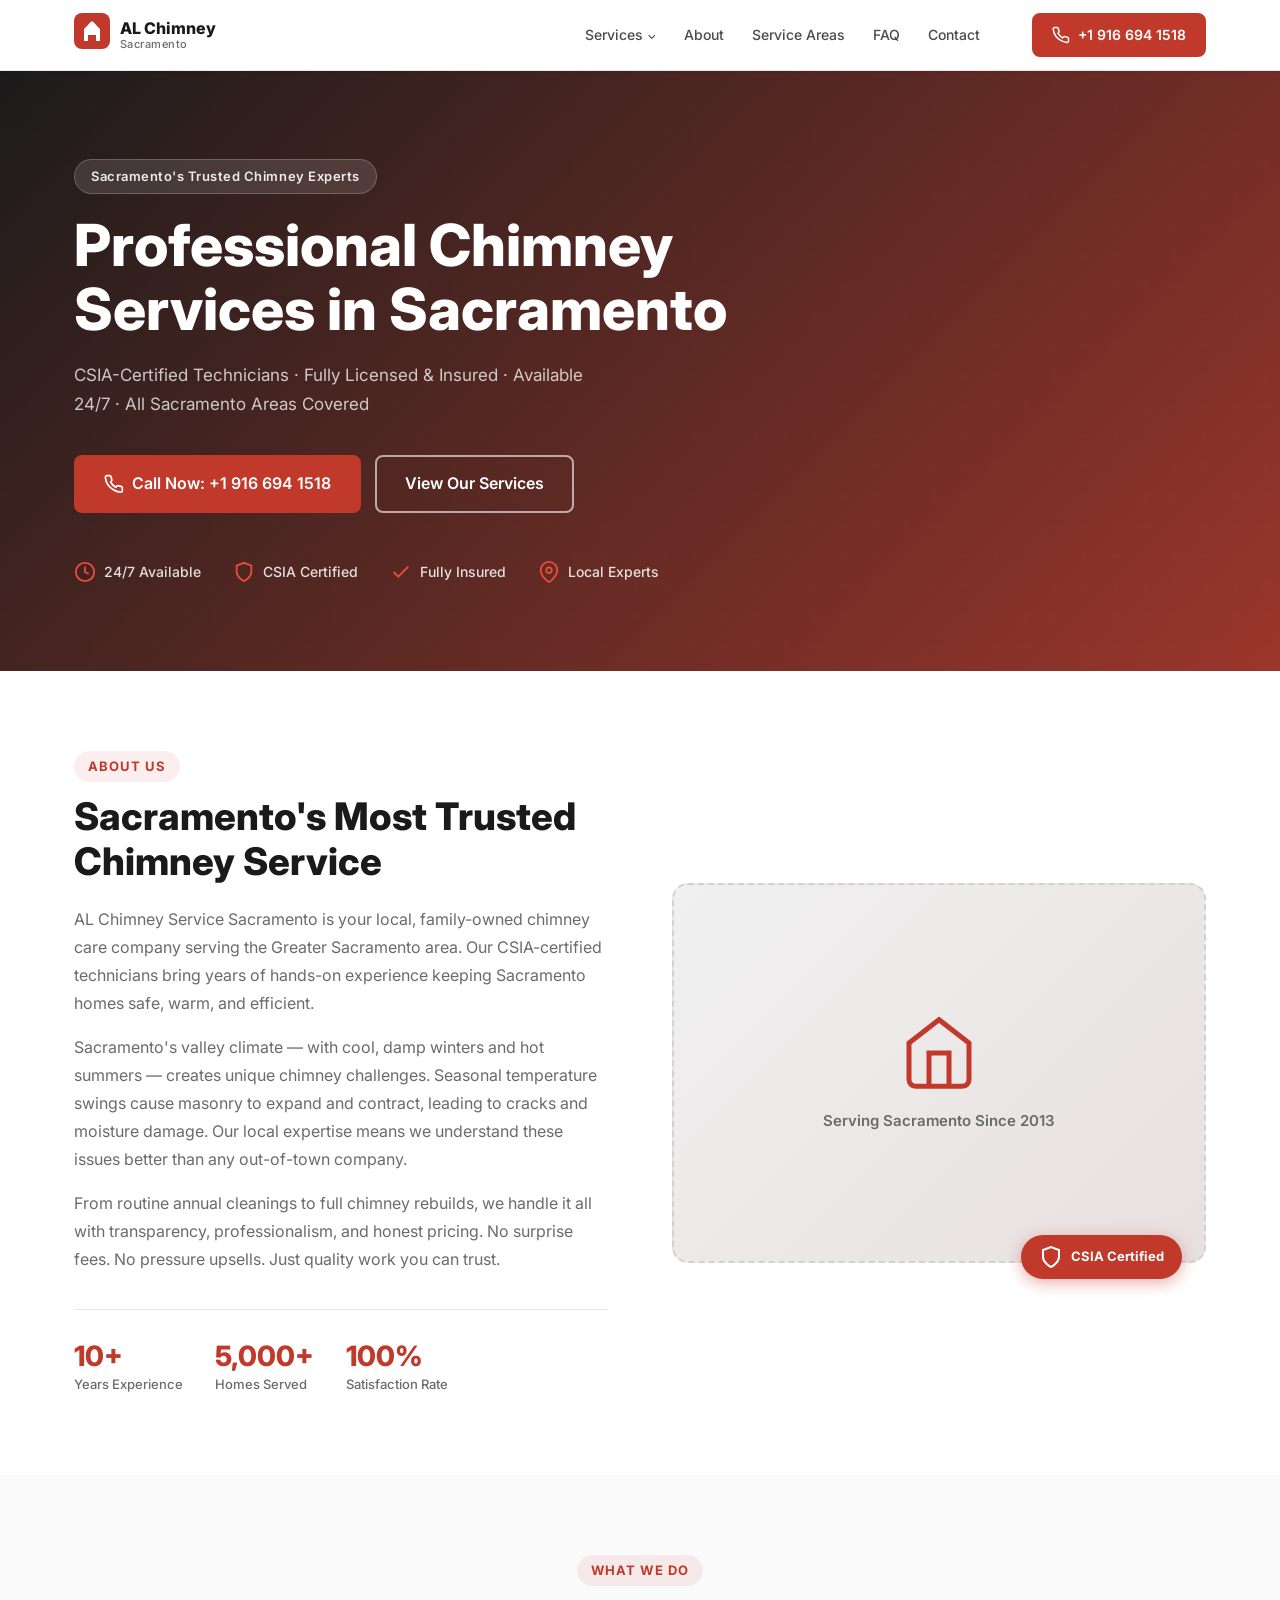
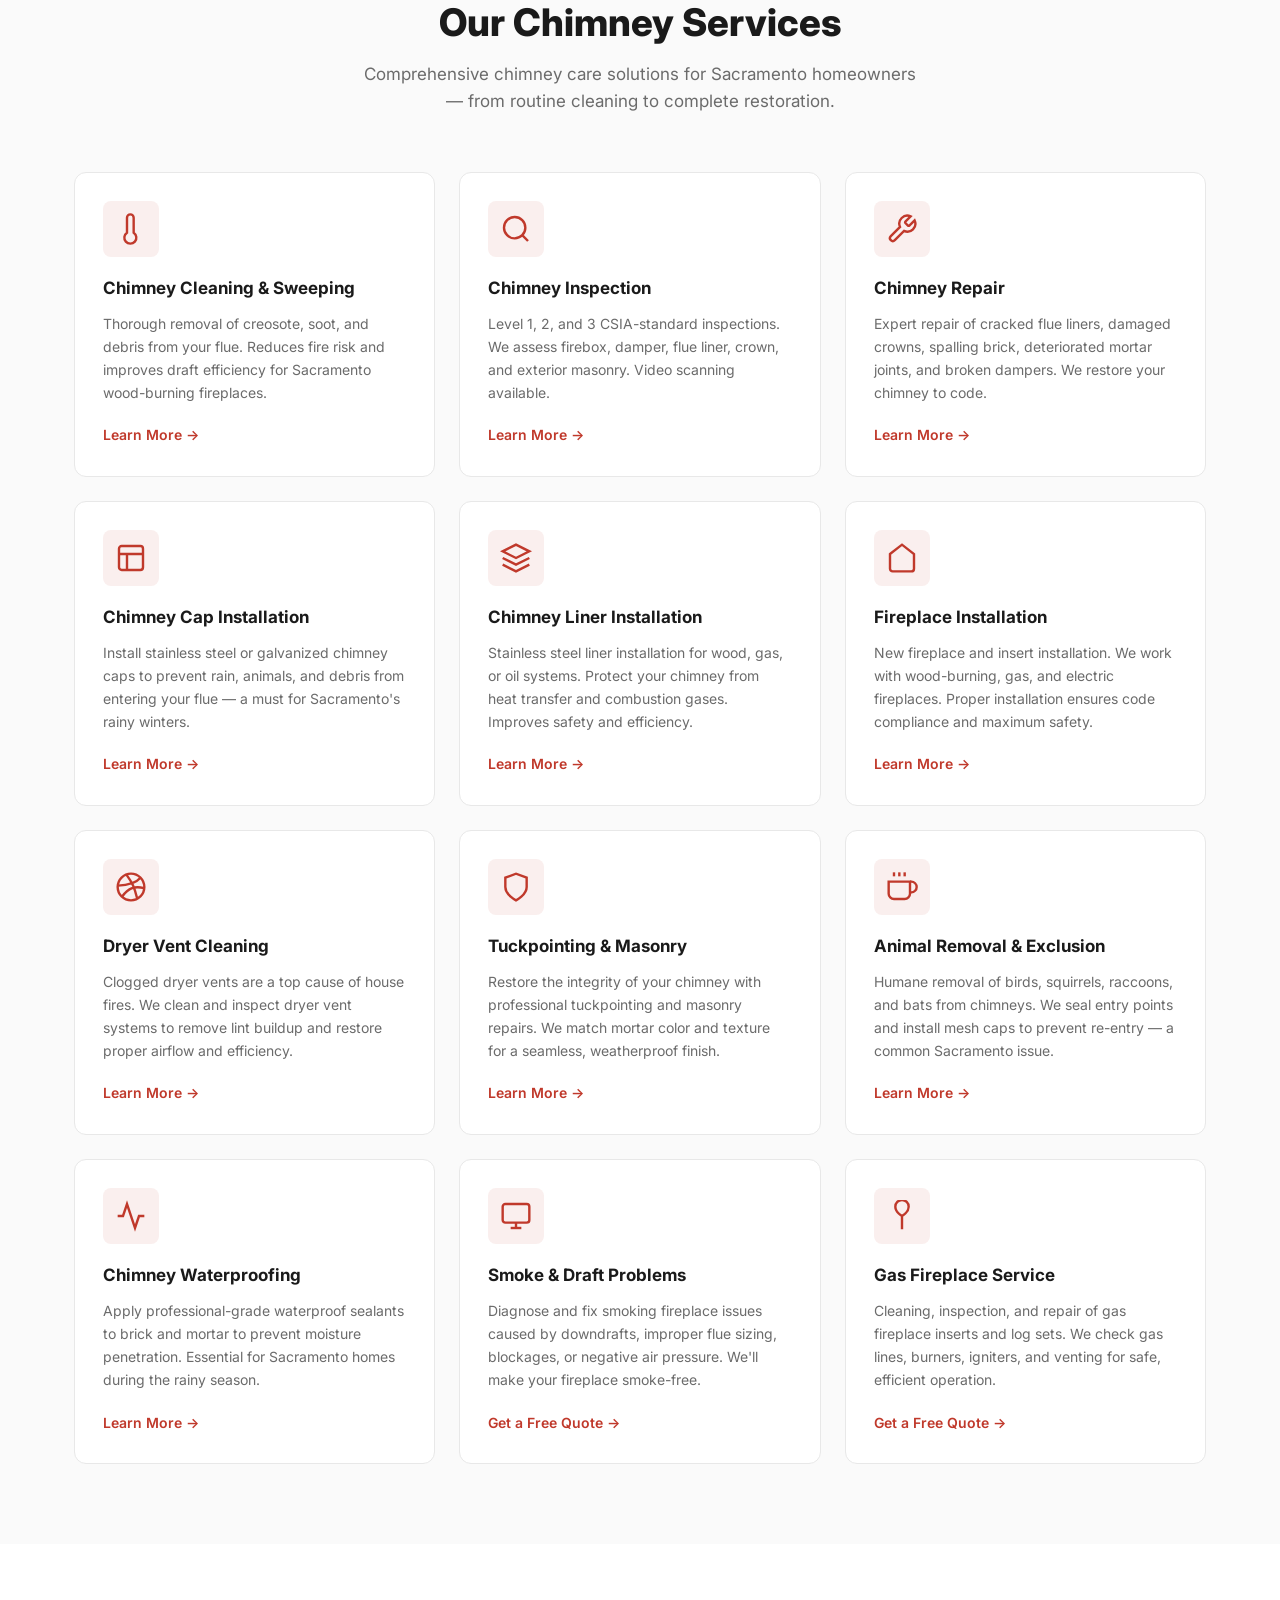
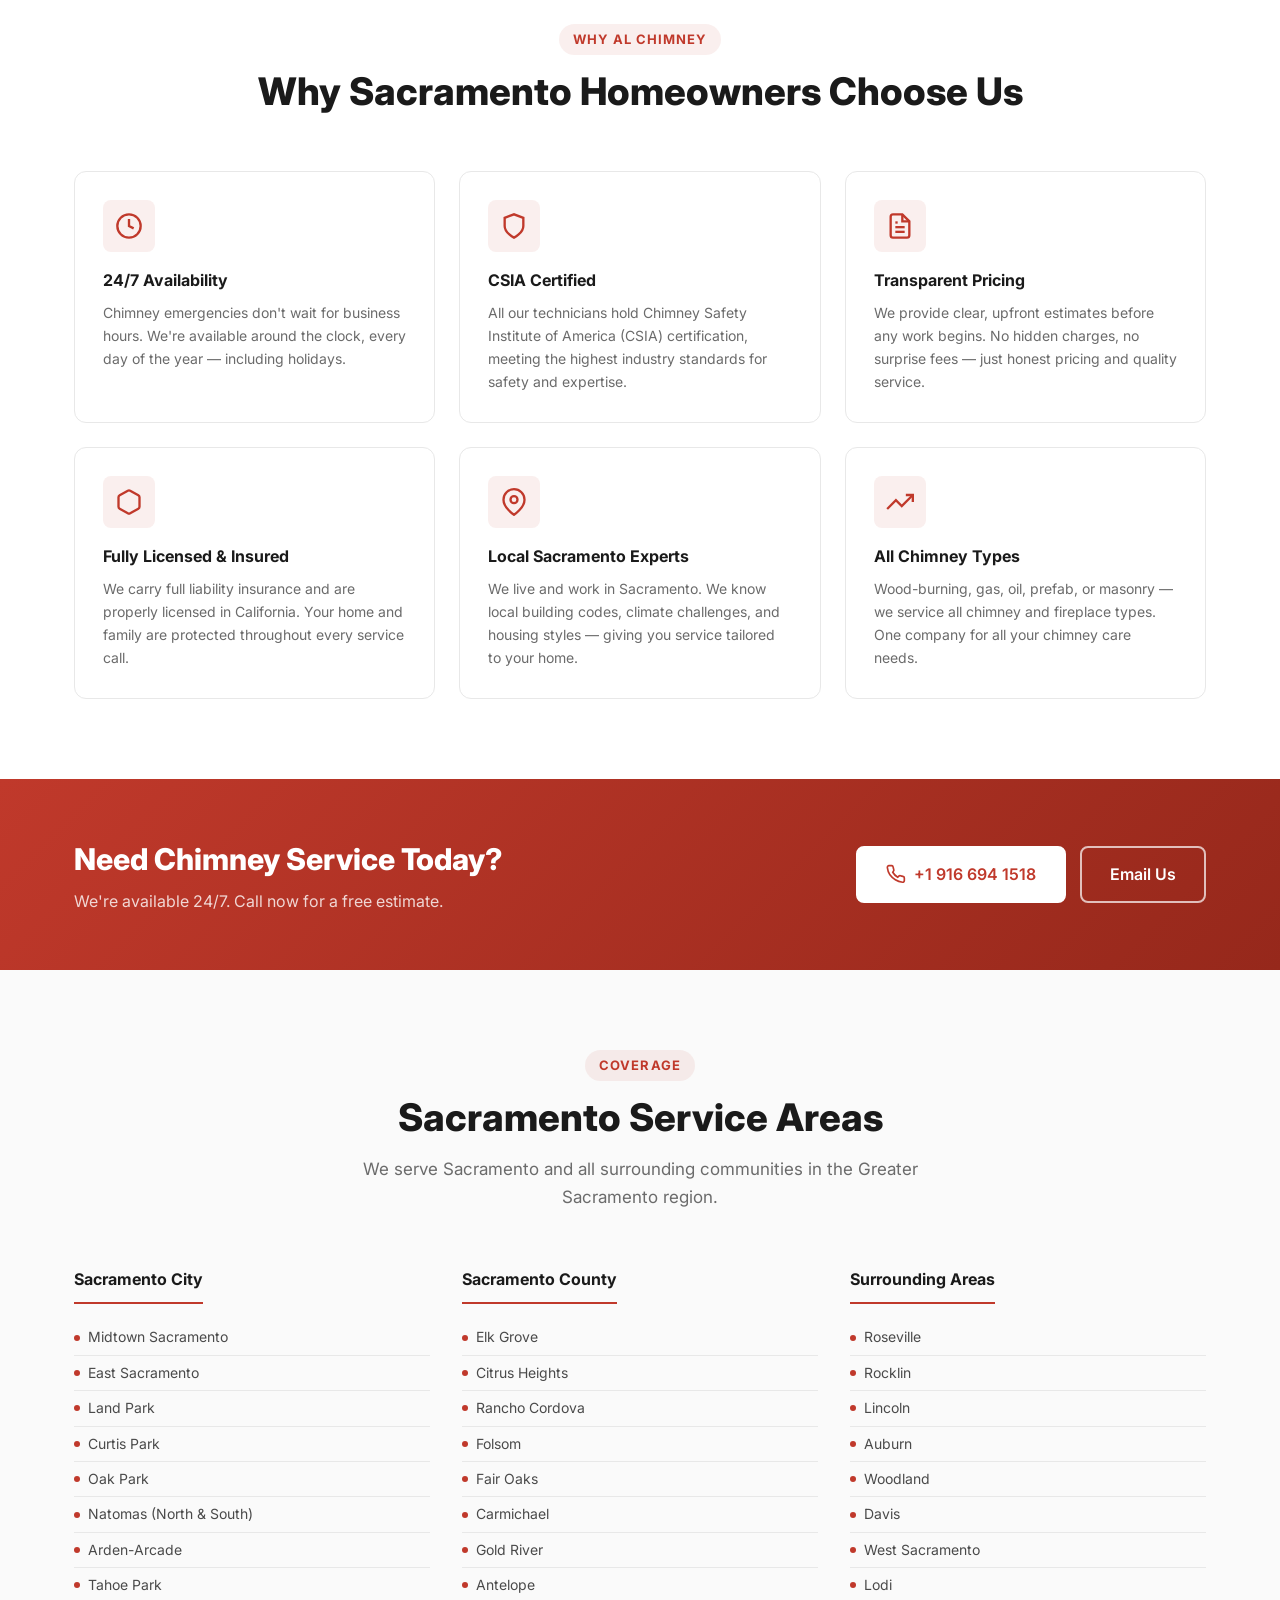
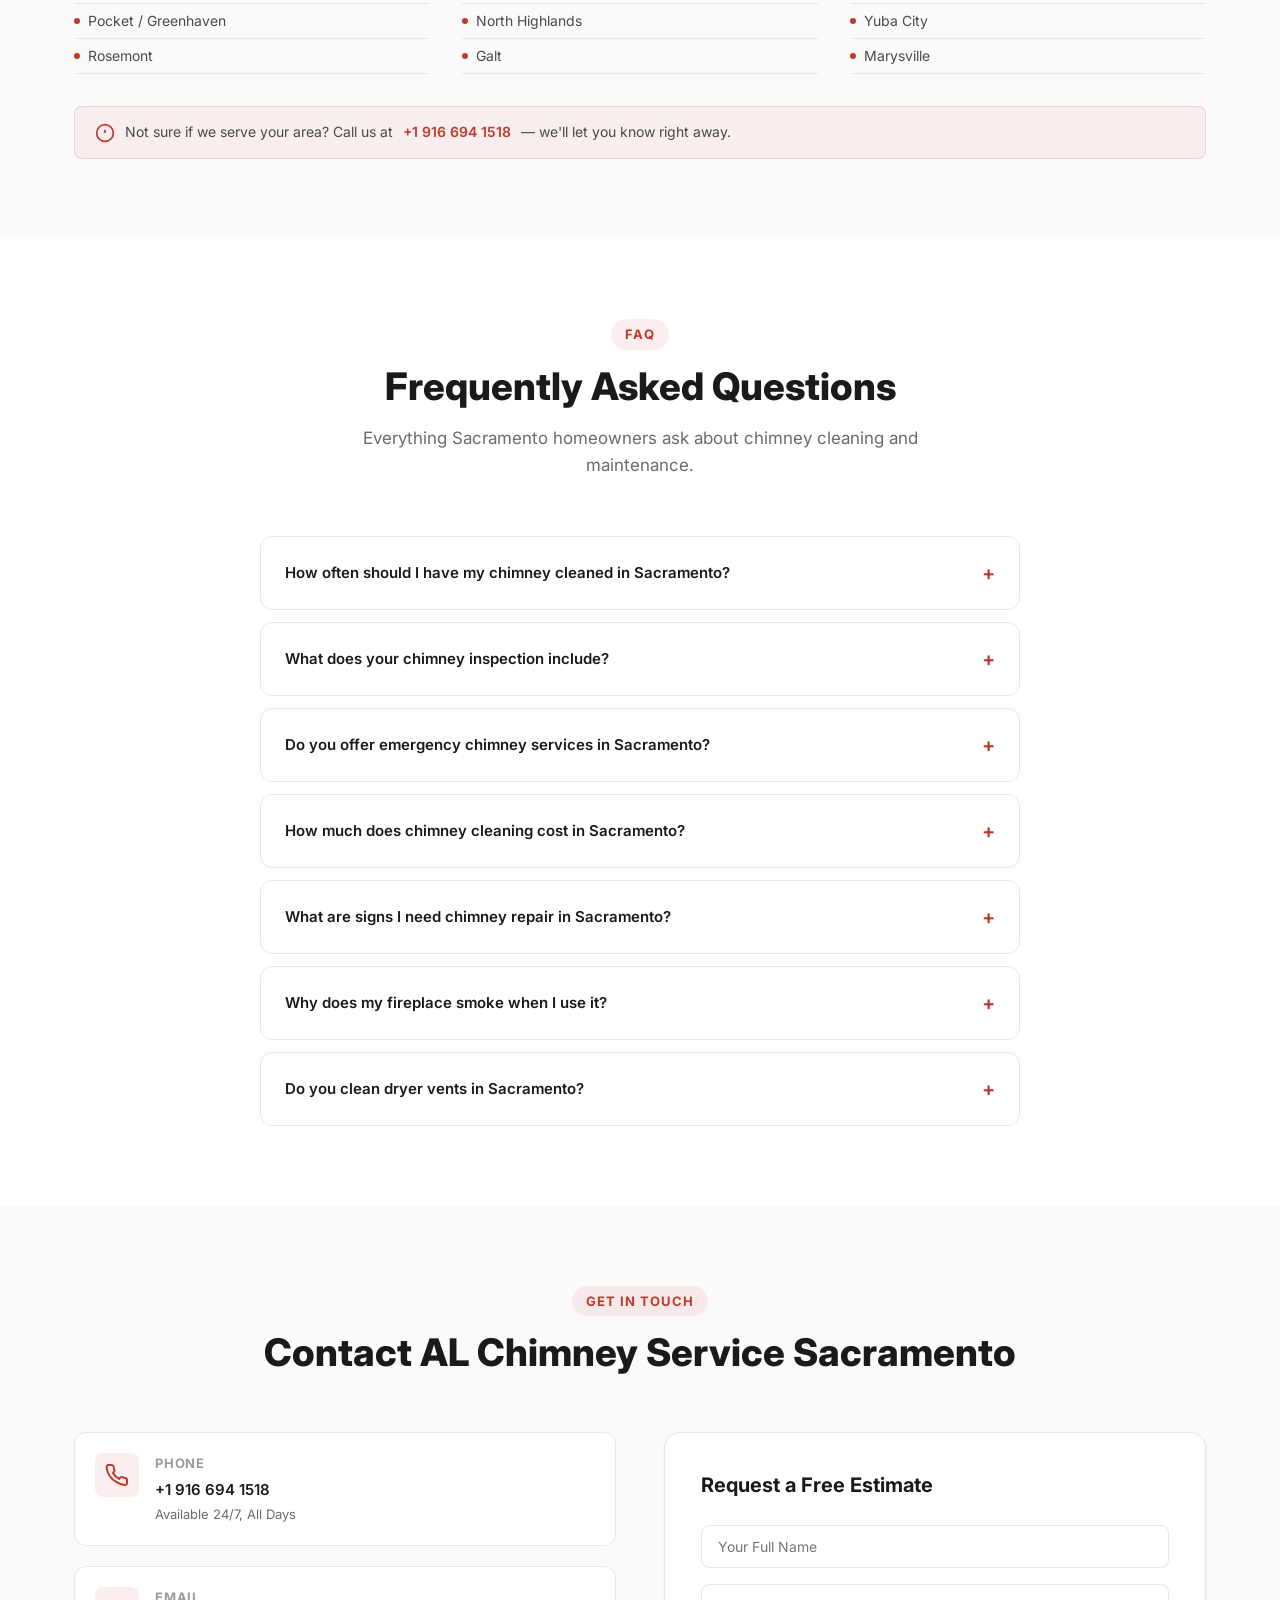
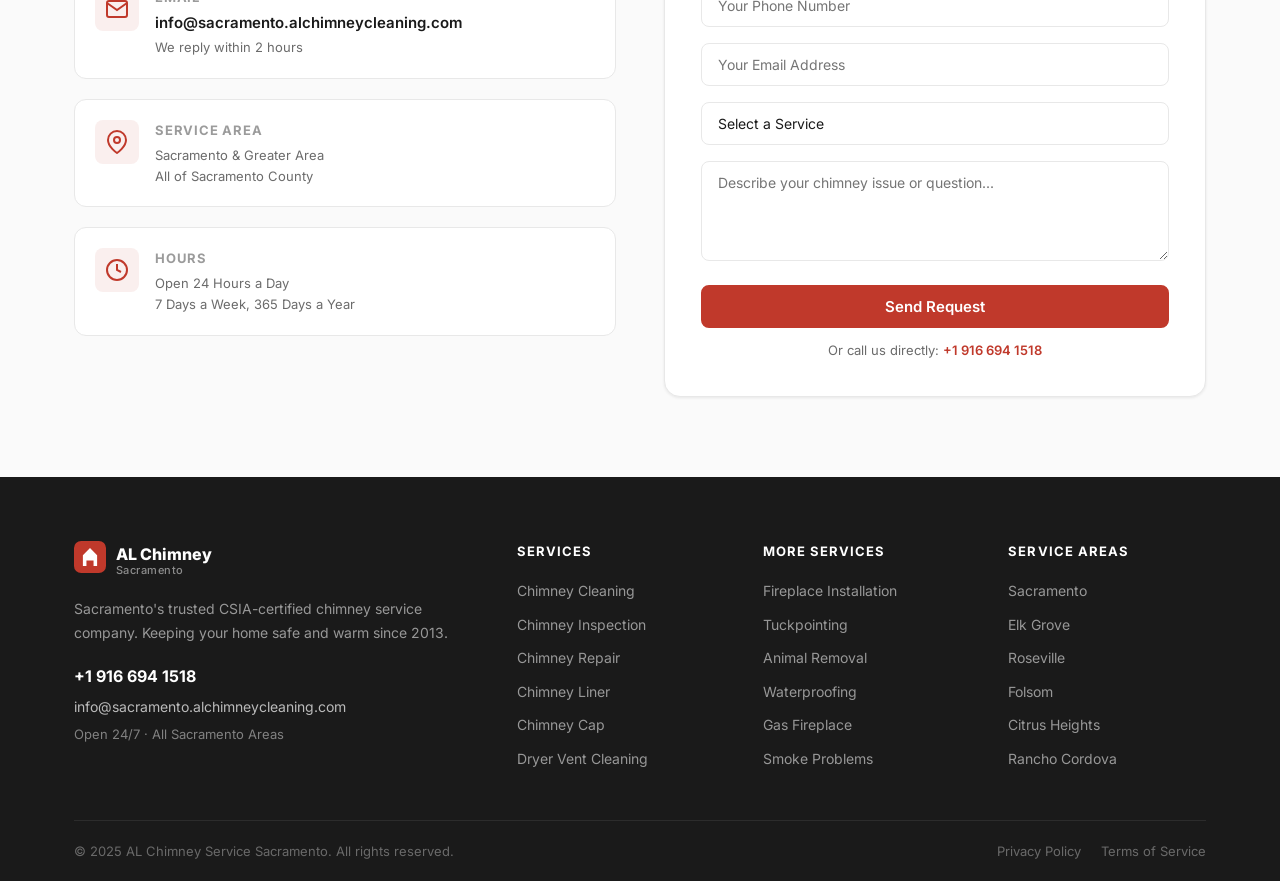
==== commit 214ce337: "Add complete service pages, legal pages, sitemap & robots.txt with full SEO/AEO/GEO optimization - C" ====
--- a/index.html
+++ b/index.html
@@ -117,6 +117,7 @@
   }
   </script>
 
+  <link rel="sitemap" type="application/xml" href="/sitemap.xml" />
   <link rel="stylesheet" href="styles.css" />
   <link rel="preconnect" href="https://fonts.googleapis.com" />
   <link href="https://fonts.googleapis.com/css2?family=Inter:wght@400;500;600;700;800&display=swap" rel="stylesheet" />
@@ -145,16 +146,16 @@
           <li class="nav-item has-dropdown">
             <a href="#services" class="nav-link">Services <span class="arrow">&#8964;</span></a>
             <ul class="dropdown">
-              <li><a href="#services">Chimney Cleaning</a></li>
-              <li><a href="#services">Chimney Inspection</a></li>
-              <li><a href="#services">Chimney Repair</a></li>
-              <li><a href="#services">Chimney Cap Installation</a></li>
-              <li><a href="#services">Chimney Liner Installation</a></li>
-              <li><a href="#services">Fireplace Installation</a></li>
-              <li><a href="#services">Dryer Vent Cleaning</a></li>
-              <li><a href="#services">Tuckpointing & Masonry</a></li>
-              <li><a href="#services">Animal Removal</a></li>
-              <li><a href="#services">Waterproofing</a></li>
+              <li><a href="/services/chimney-cleaning">Chimney Cleaning</a></li>
+              <li><a href="/services/chimney-inspection">Chimney Inspection</a></li>
+              <li><a href="/services/chimney-repair">Chimney Repair</a></li>
+              <li><a href="/services/chimney-cap-installation">Chimney Cap Installation</a></li>
+              <li><a href="/services/chimney-liner-installation">Chimney Liner Installation</a></li>
+              <li><a href="/services/fireplace-installation">Fireplace Installation</a></li>
+              <li><a href="/services/dryer-vent-cleaning">Dryer Vent Cleaning</a></li>
+              <li><a href="/services/tuckpointing-masonry">Tuckpointing & Masonry</a></li>
+              <li><a href="/services/animal-removal">Animal Removal</a></li>
+              <li><a href="/services/chimney-waterproofing">Waterproofing</a></li>
             </ul>
           </li>
           <li class="nav-item"><a href="#about" class="nav-link">About</a></li>
@@ -265,7 +266,7 @@
           </div>
           <h3>Chimney Cleaning & Sweeping</h3>
           <p>Thorough removal of creosote, soot, and debris from your flue. Reduces fire risk and improves draft efficiency for Sacramento wood-burning fireplaces.</p>
-          <a href="tel:+19166941518" class="service-link">Get a Free Quote &rarr;</a>
+          <a href="/services/chimney-cleaning" class="service-link">Learn More &rarr;</a>
         </div>
 
         <div class="service-card">
@@ -274,7 +275,7 @@
           </div>
           <h3>Chimney Inspection</h3>
           <p>Level 1, 2, and 3 CSIA-standard inspections. We assess firebox, damper, flue liner, crown, and exterior masonry. Video scanning available.</p>
-          <a href="tel:+19166941518" class="service-link">Get a Free Quote &rarr;</a>
+          <a href="/services/chimney-inspection" class="service-link">Learn More &rarr;</a>
         </div>
 
         <div class="service-card">
@@ -283,7 +284,7 @@
           </div>
           <h3>Chimney Repair</h3>
           <p>Expert repair of cracked flue liners, damaged crowns, spalling brick, deteriorated mortar joints, and broken dampers. We restore your chimney to code.</p>
-          <a href="tel:+19166941518" class="service-link">Get a Free Quote &rarr;</a>
+          <a href="/services/chimney-repair" class="service-link">Learn More &rarr;</a>
         </div>
 
         <div class="service-card">
@@ -292,7 +293,7 @@
           </div>
           <h3>Chimney Cap Installation</h3>
           <p>Install stainless steel or galvanized chimney caps to prevent rain, animals, and debris from entering your flue — a must for Sacramento's rainy winters.</p>
-          <a href="tel:+19166941518" class="service-link">Get a Free Quote &rarr;</a>
+          <a href="/services/chimney-cap-installation" class="service-link">Learn More &rarr;</a>
         </div>
 
         <div class="service-card">
@@ -301,7 +302,7 @@
           </div>
           <h3>Chimney Liner Installation</h3>
           <p>Stainless steel liner installation for wood, gas, or oil systems. Protect your chimney from heat transfer and combustion gases. Improves safety and efficiency.</p>
-          <a href="tel:+19166941518" class="service-link">Get a Free Quote &rarr;</a>
+          <a href="/services/chimney-liner-installation" class="service-link">Learn More &rarr;</a>
         </div>
 
         <div class="service-card">
@@ -310,7 +311,7 @@
           </div>
           <h3>Fireplace Installation</h3>
           <p>New fireplace and insert installation. We work with wood-burning, gas, and electric fireplaces. Proper installation ensures code compliance and maximum safety.</p>
-          <a href="tel:+19166941518" class="service-link">Get a Free Quote &rarr;</a>
+          <a href="/services/fireplace-installation" class="service-link">Learn More &rarr;</a>
         </div>
 
         <div class="service-card">
@@ -319,7 +320,7 @@
           </div>
           <h3>Dryer Vent Cleaning</h3>
           <p>Clogged dryer vents are a top cause of house fires. We clean and inspect dryer vent systems to remove lint buildup and restore proper airflow and efficiency.</p>
-          <a href="tel:+19166941518" class="service-link">Get a Free Quote &rarr;</a>
+          <a href="/services/dryer-vent-cleaning" class="service-link">Learn More &rarr;</a>
         </div>
 
         <div class="service-card">
@@ -328,7 +329,7 @@
           </div>
           <h3>Tuckpointing & Masonry</h3>
           <p>Restore the integrity of your chimney with professional tuckpointing and masonry repairs. We match mortar color and texture for a seamless, weatherproof finish.</p>
-          <a href="tel:+19166941518" class="service-link">Get a Free Quote &rarr;</a>
+          <a href="/services/tuckpointing-masonry" class="service-link">Learn More &rarr;</a>
         </div>
 
         <div class="service-card">
@@ -337,7 +338,7 @@
           </div>
           <h3>Animal Removal & Exclusion</h3>
           <p>Humane removal of birds, squirrels, raccoons, and bats from chimneys. We seal entry points and install mesh caps to prevent re-entry — a common Sacramento issue.</p>
-          <a href="tel:+19166941518" class="service-link">Get a Free Quote &rarr;</a>
+          <a href="/services/animal-removal" class="service-link">Learn More &rarr;</a>
         </div>
 
         <div class="service-card">
@@ -346,7 +347,7 @@
           </div>
           <h3>Chimney Waterproofing</h3>
           <p>Apply professional-grade waterproof sealants to brick and mortar to prevent moisture penetration. Essential for Sacramento homes during the rainy season.</p>
-          <a href="tel:+19166941518" class="service-link">Get a Free Quote &rarr;</a>
+          <a href="/services/chimney-waterproofing" class="service-link">Learn More &rarr;</a>
         </div>
 
         <div class="service-card">
@@ -703,23 +704,23 @@
         <div class="footer-links">
           <h4>Services</h4>
           <ul>
-            <li><a href="#services">Chimney Cleaning</a></li>
-            <li><a href="#services">Chimney Inspection</a></li>
-            <li><a href="#services">Chimney Repair</a></li>
-            <li><a href="#services">Chimney Liner</a></li>
-            <li><a href="#services">Chimney Cap</a></li>
-            <li><a href="#services">Dryer Vent Cleaning</a></li>
+            <li><a href="/services/chimney-cleaning">Chimney Cleaning</a></li>
+            <li><a href="/services/chimney-inspection">Chimney Inspection</a></li>
+            <li><a href="/services/chimney-repair">Chimney Repair</a></li>
+            <li><a href="/services/chimney-liner-installation">Chimney Liner</a></li>
+            <li><a href="/services/chimney-cap-installation">Chimney Cap</a></li>
+            <li><a href="/services/dryer-vent-cleaning">Dryer Vent Cleaning</a></li>
           </ul>
         </div>
         <div class="footer-links">
           <h4>More Services</h4>
           <ul>
-            <li><a href="#services">Fireplace Installation</a></li>
-            <li><a href="#services">Tuckpointing</a></li>
-            <li><a href="#services">Animal Removal</a></li>
-            <li><a href="#services">Waterproofing</a></li>
-            <li><a href="#services">Gas Fireplace</a></li>
-            <li><a href="#services">Smoke Problems</a></li>
+            <li><a href="/services/fireplace-installation">Fireplace Installation</a></li>
+            <li><a href="/services/tuckpointing-masonry">Tuckpointing</a></li>
+            <li><a href="/services/animal-removal">Animal Removal</a></li>
+            <li><a href="/services/chimney-waterproofing">Waterproofing</a></li>
+            <li><a href="/services/chimney-cleaning">Gas Fireplace</a></li>
+            <li><a href="/services/chimney-repair">Smoke Problems</a></li>
           </ul>
         </div>
         <div class="footer-links">
@@ -737,8 +738,8 @@
       <div class="footer-bottom">
         <p>&copy; 2025 AL Chimney Service Sacramento. All rights reserved.</p>
         <div class="footer-legal">
-          <a href="#">Privacy Policy</a>
-          <a href="#">Terms of Service</a>
+          <a href="/privacy-policy">Privacy Policy</a>
+          <a href="/terms-of-service">Terms of Service</a>
         </div>
       </div>
     </div>
--- a/styles.css
+++ b/styles.css
@@ -0,0 +1,1049 @@
+/* ===== ROOT VARIABLES ===== */
+:root {
+  --primary: #C0392B;
+  --primary-dark: #96281B;
+  --primary-light: #E74C3C;
+  --dark: #1A1A1A;
+  --dark-2: #2C2C2C;
+  --gray-1: #4A4A4A;
+  --gray-2: #6B6B6B;
+  --gray-3: #9B9B9B;
+  --gray-4: #D1D1D1;
+  --gray-5: #F0F0F0;
+  --white: #FFFFFF;
+  --bg: #FAFAFA;
+  --border: #E8E8E8;
+  --shadow-sm: 0 1px 3px rgba(0,0,0,0.08);
+  --shadow-md: 0 4px 16px rgba(0,0,0,0.10);
+  --shadow-lg: 0 8px 32px rgba(0,0,0,0.12);
+  --radius: 12px;
+  --radius-sm: 8px;
+  --radius-lg: 16px;
+  --transition: 0.2s ease;
+  --font: 'Inter', -apple-system, BlinkMacSystemFont, 'Segoe UI', sans-serif;
+}
+
+/* ===== RESET ===== */
+*, *::before, *::after { box-sizing: border-box; margin: 0; padding: 0; }
+html { scroll-behavior: smooth; }
+body {
+  font-family: var(--font);
+  color: var(--dark);
+  background: var(--white);
+  line-height: 1.6;
+  font-size: 16px;
+  -webkit-font-smoothing: antialiased;
+}
+a { color: inherit; text-decoration: none; }
+img { max-width: 100%; }
+ul { list-style: none; }
+
+/* ===== CONTAINER ===== */
+.container {
+  max-width: 1180px;
+  margin: 0 auto;
+  padding: 0 24px;
+}
+
+/* ===== BUTTONS ===== */
+.btn {
+  display: inline-flex;
+  align-items: center;
+  gap: 8px;
+  font-family: var(--font);
+  font-weight: 600;
+  font-size: 15px;
+  padding: 10px 22px;
+  border-radius: var(--radius-sm);
+  border: 2px solid transparent;
+  cursor: pointer;
+  transition: all var(--transition);
+  white-space: nowrap;
+  text-decoration: none;
+}
+.btn-primary {
+  background: var(--primary);
+  color: var(--white);
+  border-color: var(--primary);
+}
+.btn-primary:hover {
+  background: var(--primary-dark);
+  border-color: var(--primary-dark);
+  transform: translateY(-1px);
+  box-shadow: 0 4px 12px rgba(192,57,43,0.3);
+}
+.btn-outline {
+  background: transparent;
+  color: var(--white);
+  border-color: rgba(255,255,255,0.6);
+}
+.btn-outline:hover {
+  background: rgba(255,255,255,0.12);
+  border-color: var(--white);
+}
+.btn-white {
+  background: var(--white);
+  color: var(--primary);
+  border-color: var(--white);
+}
+.btn-white:hover {
+  background: var(--gray-5);
+  transform: translateY(-1px);
+}
+.btn-outline-white {
+  background: transparent;
+  color: var(--white);
+  border-color: rgba(255,255,255,0.7);
+}
+.btn-outline-white:hover {
+  background: rgba(255,255,255,0.1);
+  border-color: var(--white);
+}
+.btn-lg {
+  font-size: 16px;
+  padding: 14px 28px;
+}
+.btn-full { width: 100%; justify-content: center; }
+
+/* ===== SECTION UTILITIES ===== */
+.section { padding: 80px 0; }
+.section-header { text-align: center; margin-bottom: 56px; }
+.section-tag {
+  display: inline-block;
+  background: rgba(192,57,43,0.08);
+  color: var(--primary);
+  font-size: 13px;
+  font-weight: 700;
+  letter-spacing: 0.08em;
+  text-transform: uppercase;
+  padding: 5px 14px;
+  border-radius: 100px;
+  margin-bottom: 14px;
+}
+.section-title {
+  font-size: clamp(26px, 4vw, 38px);
+  font-weight: 800;
+  color: var(--dark);
+  line-height: 1.2;
+  margin-bottom: 16px;
+}
+.section-desc {
+  font-size: 17px;
+  color: var(--gray-2);
+  max-width: 560px;
+  margin: 0 auto;
+}
+
+/* ===== HEADER ===== */
+.header {
+  position: sticky;
+  top: 0;
+  z-index: 100;
+  background: var(--white);
+  border-bottom: 1px solid var(--border);
+  box-shadow: var(--shadow-sm);
+}
+.header-inner {
+  display: flex;
+  align-items: center;
+  gap: 32px;
+  height: 70px;
+}
+.logo {
+  display: flex;
+  align-items: center;
+  gap: 10px;
+  flex-shrink: 0;
+}
+.logo-text {
+  display: flex;
+  flex-direction: column;
+  line-height: 1.2;
+}
+.logo-brand {
+  font-size: 16px;
+  font-weight: 800;
+  color: var(--dark);
+}
+.logo-location {
+  font-size: 11px;
+  font-weight: 500;
+  color: var(--gray-2);
+  letter-spacing: 0.04em;
+}
+.nav { margin-left: auto; }
+.nav-list {
+  display: flex;
+  align-items: center;
+  gap: 4px;
+}
+.nav-item { position: relative; }
+.nav-link {
+  display: flex;
+  align-items: center;
+  gap: 4px;
+  font-size: 14px;
+  font-weight: 500;
+  color: var(--gray-1);
+  padding: 8px 12px;
+  border-radius: var(--radius-sm);
+  transition: all var(--transition);
+}
+.nav-link:hover, .nav-link.active {
+  color: var(--primary);
+  background: rgba(192,57,43,0.06);
+}
+.arrow { font-size: 12px; }
+.dropdown {
+  position: absolute;
+  top: calc(100% + 8px);
+  left: 0;
+  min-width: 220px;
+  background: var(--white);
+  border: 1px solid var(--border);
+  border-radius: var(--radius);
+  box-shadow: var(--shadow-lg);
+  padding: 8px;
+  opacity: 0;
+  visibility: hidden;
+  transform: translateY(-8px);
+  transition: all var(--transition);
+  z-index: 200;
+}
+.nav-item:hover .dropdown {
+  opacity: 1;
+  visibility: visible;
+  transform: translateY(0);
+}
+.dropdown li a {
+  display: block;
+  padding: 8px 12px;
+  font-size: 14px;
+  color: var(--gray-1);
+  border-radius: var(--radius-sm);
+  transition: all var(--transition);
+}
+.dropdown li a:hover {
+  color: var(--primary);
+  background: rgba(192,57,43,0.06);
+}
+.header-cta { margin-left: 8px; font-size: 14px; padding: 9px 18px; }
+.menu-toggle {
+  display: none;
+  flex-direction: column;
+  gap: 5px;
+  background: none;
+  border: none;
+  cursor: pointer;
+  padding: 4px;
+  margin-left: auto;
+}
+.menu-toggle span {
+  display: block;
+  width: 24px;
+  height: 2px;
+  background: var(--dark);
+  border-radius: 2px;
+  transition: all var(--transition);
+}
+
+/* ===== HERO ===== */
+.hero {
+  position: relative;
+  min-height: 600px;
+  display: flex;
+  align-items: center;
+  overflow: hidden;
+  background: var(--dark-2);
+}
+.hero-bg {
+  position: absolute;
+  inset: 0;
+  background:
+    linear-gradient(135deg, rgba(26,26,26,0.92) 0%, rgba(192,57,43,0.75) 100%),
+    url("data:image/svg+xml,%3Csvg width='60' height='60' viewBox='0 0 60 60' xmlns='http://www.w3.org/2000/svg'%3E%3Cg fill='none' fill-rule='evenodd'%3E%3Cg fill='%23ffffff' fill-opacity='0.03'%3E%3Cpath d='M36 34v-4h-2v4h-4v2h4v4h2v-4h4v-2h-4zm0-30V0h-2v4h-4v2h4v4h2V6h4V4h-4zM6 34v-4H4v4H0v2h4v4h2v-4h4v-2H6zM6 4V0H4v4H0v2h4v4h2V6h4V4H6z'/%3E%3C/g%3E%3C/g%3E%3C/svg%3E");
+  background-size: cover, auto;
+}
+.hero-content {
+  position: relative;
+  z-index: 1;
+  padding: 80px 24px;
+  max-width: 1180px;
+  margin: 0 auto;
+  width: 100%;
+}
+.hero-badge {
+  display: inline-block;
+  background: rgba(255,255,255,0.12);
+  color: rgba(255,255,255,0.9);
+  font-size: 13px;
+  font-weight: 600;
+  padding: 6px 16px;
+  border-radius: 100px;
+  border: 1px solid rgba(255,255,255,0.2);
+  margin-bottom: 20px;
+  letter-spacing: 0.04em;
+}
+.hero-title {
+  font-size: clamp(36px, 5.5vw, 58px);
+  font-weight: 800;
+  color: var(--white);
+  line-height: 1.1;
+  margin-bottom: 20px;
+}
+.hero-subtitle {
+  font-size: 17px;
+  color: rgba(255,255,255,0.75);
+  max-width: 540px;
+  margin-bottom: 36px;
+  line-height: 1.7;
+}
+.hero-actions {
+  display: flex;
+  gap: 14px;
+  flex-wrap: wrap;
+  margin-bottom: 48px;
+}
+.hero-trust {
+  display: flex;
+  gap: 32px;
+  flex-wrap: wrap;
+}
+.trust-item {
+  display: flex;
+  align-items: center;
+  gap: 8px;
+  color: rgba(255,255,255,0.85);
+  font-size: 14px;
+  font-weight: 500;
+}
+.trust-item svg { color: var(--primary-light); flex-shrink: 0; }
+
+/* ===== ABOUT ===== */
+.about { background: var(--white); }
+.about-grid {
+  display: grid;
+  grid-template-columns: 1fr 1fr;
+  gap: 64px;
+  align-items: center;
+}
+.about-content .section-tag { margin-bottom: 12px; }
+.about-content .section-title { text-align: left; margin-bottom: 20px; }
+.about-content p {
+  color: var(--gray-2);
+  margin-bottom: 16px;
+  font-size: 16px;
+  line-height: 1.75;
+}
+.about-stats {
+  display: flex;
+  gap: 32px;
+  margin-top: 36px;
+  padding-top: 32px;
+  border-top: 1px solid var(--border);
+}
+.stat-number {
+  font-size: 28px;
+  font-weight: 800;
+  color: var(--primary);
+  line-height: 1;
+  margin-bottom: 4px;
+}
+.stat-label { font-size: 13px; color: var(--gray-2); font-weight: 500; }
+.about-image { position: relative; }
+.about-img-placeholder {
+  background: linear-gradient(135deg, var(--gray-5) 0%, #e8e0e0 100%);
+  border-radius: var(--radius-lg);
+  height: 380px;
+  display: flex;
+  flex-direction: column;
+  align-items: center;
+  justify-content: center;
+  gap: 16px;
+  border: 2px dashed var(--gray-4);
+}
+.about-img-placeholder p {
+  color: var(--gray-2);
+  font-weight: 600;
+  font-size: 15px;
+}
+.cert-badge {
+  position: absolute;
+  bottom: -16px;
+  right: 24px;
+  background: var(--primary);
+  color: var(--white);
+  font-size: 13px;
+  font-weight: 700;
+  padding: 10px 18px;
+  border-radius: 100px;
+  display: flex;
+  align-items: center;
+  gap: 8px;
+  box-shadow: 0 4px 16px rgba(192,57,43,0.4);
+}
+
+/* ===== SERVICES ===== */
+.services { background: var(--bg); }
+.services-grid {
+  display: grid;
+  grid-template-columns: repeat(auto-fill, minmax(280px, 1fr));
+  gap: 24px;
+}
+.service-card {
+  background: var(--white);
+  border: 1px solid var(--border);
+  border-radius: var(--radius);
+  padding: 28px;
+  transition: all var(--transition);
+}
+.service-card:hover {
+  border-color: var(--primary);
+  box-shadow: var(--shadow-md);
+  transform: translateY(-3px);
+}
+.service-icon {
+  width: 56px;
+  height: 56px;
+  background: rgba(192,57,43,0.08);
+  border-radius: var(--radius-sm);
+  display: flex;
+  align-items: center;
+  justify-content: center;
+  margin-bottom: 18px;
+  color: var(--primary);
+}
+.service-card h3 {
+  font-size: 17px;
+  font-weight: 700;
+  color: var(--dark);
+  margin-bottom: 10px;
+}
+.service-card p {
+  font-size: 14px;
+  color: var(--gray-2);
+  line-height: 1.65;
+  margin-bottom: 18px;
+}
+.service-link {
+  font-size: 14px;
+  font-weight: 600;
+  color: var(--primary);
+  display: inline-flex;
+  align-items: center;
+  gap: 4px;
+  transition: gap var(--transition);
+}
+.service-link:hover { gap: 8px; }
+
+/* ===== WHY CHOOSE US ===== */
+.why { background: var(--white); }
+.why-grid {
+  display: grid;
+  grid-template-columns: repeat(auto-fill, minmax(300px, 1fr));
+  gap: 24px;
+}
+.why-card {
+  padding: 28px;
+  border: 1px solid var(--border);
+  border-radius: var(--radius);
+  transition: all var(--transition);
+}
+.why-card:hover {
+  border-color: var(--primary);
+  box-shadow: var(--shadow-sm);
+}
+.why-icon {
+  width: 52px;
+  height: 52px;
+  background: rgba(192,57,43,0.08);
+  border-radius: var(--radius-sm);
+  display: flex;
+  align-items: center;
+  justify-content: center;
+  color: var(--primary);
+  margin-bottom: 16px;
+}
+.why-card h3 {
+  font-size: 16px;
+  font-weight: 700;
+  margin-bottom: 8px;
+  color: var(--dark);
+}
+.why-card p { font-size: 14px; color: var(--gray-2); line-height: 1.65; }
+
+/* ===== CTA BANNER ===== */
+.cta-banner {
+  background: linear-gradient(135deg, var(--primary) 0%, var(--primary-dark) 100%);
+  padding: 56px 0;
+}
+.cta-inner {
+  display: flex;
+  align-items: center;
+  justify-content: space-between;
+  gap: 32px;
+  flex-wrap: wrap;
+}
+.cta-text h2 {
+  font-size: clamp(22px, 3vw, 30px);
+  font-weight: 800;
+  color: var(--white);
+  margin-bottom: 6px;
+}
+.cta-text p { color: rgba(255,255,255,0.8); font-size: 16px; }
+.cta-actions { display: flex; gap: 14px; flex-wrap: wrap; }
+
+/* ===== SERVICE AREAS ===== */
+.areas { background: var(--bg); }
+.areas-grid {
+  display: grid;
+  grid-template-columns: repeat(3, 1fr);
+  gap: 32px;
+  margin-bottom: 32px;
+}
+.areas-column h3 {
+  font-size: 16px;
+  font-weight: 700;
+  color: var(--dark);
+  margin-bottom: 16px;
+  padding-bottom: 10px;
+  border-bottom: 2px solid var(--primary);
+  display: inline-block;
+}
+.areas-list li {
+  padding: 6px 0;
+  font-size: 14px;
+  color: var(--gray-1);
+  border-bottom: 1px solid var(--border);
+  display: flex;
+  align-items: center;
+  gap: 8px;
+}
+.areas-list li::before {
+  content: '';
+  width: 6px;
+  height: 6px;
+  background: var(--primary);
+  border-radius: 50%;
+  flex-shrink: 0;
+}
+.areas-note {
+  display: flex;
+  align-items: center;
+  gap: 10px;
+  background: rgba(192,57,43,0.06);
+  border: 1px solid rgba(192,57,43,0.15);
+  border-radius: var(--radius-sm);
+  padding: 14px 20px;
+  font-size: 14px;
+  color: var(--gray-1);
+}
+.areas-note svg { color: var(--primary); flex-shrink: 0; }
+.areas-note a { color: var(--primary); font-weight: 600; }
+
+/* ===== FAQ ===== */
+.faq { background: var(--white); }
+.faq-list { max-width: 760px; margin: 0 auto; display: flex; flex-direction: column; gap: 12px; }
+.faq-item {
+  border: 1px solid var(--border);
+  border-radius: var(--radius);
+  overflow: hidden;
+  transition: border-color var(--transition);
+}
+.faq-item[open] { border-color: var(--primary); }
+.faq-question {
+  display: flex;
+  align-items: center;
+  justify-content: space-between;
+  gap: 16px;
+  padding: 20px 24px;
+  font-size: 15px;
+  font-weight: 600;
+  color: var(--dark);
+  cursor: pointer;
+  list-style: none;
+  transition: background var(--transition);
+}
+.faq-question:hover { background: var(--gray-5); }
+.faq-item[open] .faq-question { background: rgba(192,57,43,0.04); }
+.faq-question::-webkit-details-marker { display: none; }
+.faq-icon {
+  font-size: 20px;
+  color: var(--primary);
+  flex-shrink: 0;
+  transition: transform var(--transition);
+  font-style: normal;
+}
+.faq-item[open] .faq-icon { transform: rotate(45deg); }
+.faq-answer {
+  padding: 0 24px 20px;
+  font-size: 15px;
+  color: var(--gray-2);
+  line-height: 1.75;
+}
+.faq-answer a { color: var(--primary); font-weight: 600; }
+
+/* ===== CONTACT ===== */
+.contact { background: var(--bg); }
+.contact-grid {
+  display: grid;
+  grid-template-columns: 1fr 1fr;
+  gap: 48px;
+  align-items: start;
+}
+.contact-info { display: flex; flex-direction: column; gap: 20px; }
+.contact-card {
+  display: flex;
+  gap: 16px;
+  align-items: flex-start;
+  background: var(--white);
+  border: 1px solid var(--border);
+  border-radius: var(--radius);
+  padding: 20px;
+}
+.contact-icon {
+  width: 44px;
+  height: 44px;
+  background: rgba(192,57,43,0.08);
+  border-radius: var(--radius-sm);
+  display: flex;
+  align-items: center;
+  justify-content: center;
+  color: var(--primary);
+  flex-shrink: 0;
+}
+.contact-card h3 { font-size: 13px; font-weight: 700; color: var(--gray-3); text-transform: uppercase; letter-spacing: 0.06em; margin-bottom: 4px; }
+.contact-card a { font-size: 15px; font-weight: 600; color: var(--dark); display: block; margin-bottom: 2px; }
+.contact-card a:hover { color: var(--primary); }
+.contact-card p { font-size: 13px; color: var(--gray-2); margin: 0; }
+.contact-form-wrap {
+  background: var(--white);
+  border: 1px solid var(--border);
+  border-radius: var(--radius-lg);
+  padding: 36px;
+  box-shadow: var(--shadow-sm);
+}
+.contact-form h3 { font-size: 20px; font-weight: 700; color: var(--dark); margin-bottom: 24px; }
+.form-group { margin-bottom: 16px; }
+.form-group input,
+.form-group select,
+.form-group textarea {
+  width: 100%;
+  padding: 12px 16px;
+  border: 1px solid var(--border);
+  border-radius: var(--radius-sm);
+  font-family: var(--font);
+  font-size: 14px;
+  color: var(--dark);
+  background: var(--white);
+  transition: border-color var(--transition);
+  outline: none;
+  appearance: none;
+}
+.form-group input:focus,
+.form-group select:focus,
+.form-group textarea:focus { border-color: var(--primary); box-shadow: 0 0 0 3px rgba(192,57,43,0.08); }
+.form-group textarea { resize: vertical; min-height: 100px; }
+.form-group select { cursor: pointer; }
+.form-note { font-size: 13px; color: var(--gray-2); text-align: center; margin-top: 12px; }
+.form-note a { color: var(--primary); font-weight: 600; }
+
+/* ===== FOOTER ===== */
+.footer {
+  background: var(--dark);
+  color: rgba(255,255,255,0.7);
+  padding: 64px 0 0;
+}
+.footer-grid {
+  display: grid;
+  grid-template-columns: 2fr 1fr 1fr 1fr;
+  gap: 48px;
+  padding-bottom: 48px;
+  border-bottom: 1px solid rgba(255,255,255,0.08);
+}
+.footer-brand .logo-brand { color: var(--white); }
+.footer-brand .logo-location { color: rgba(255,255,255,0.5); }
+.footer-brand p {
+  margin-top: 16px;
+  margin-bottom: 20px;
+  font-size: 14px;
+  line-height: 1.7;
+  color: rgba(255,255,255,0.55);
+}
+.footer-contact {
+  display: flex;
+  flex-direction: column;
+  gap: 6px;
+}
+.footer-contact a {
+  font-size: 14px;
+  color: rgba(255,255,255,0.7);
+  transition: color var(--transition);
+}
+.footer-contact a:hover { color: var(--primary-light); }
+.footer-contact strong { font-size: 16px; color: var(--white); }
+.footer-contact span { font-size: 13px; color: rgba(255,255,255,0.45); }
+.footer-links h4 {
+  font-size: 13px;
+  font-weight: 700;
+  color: var(--white);
+  text-transform: uppercase;
+  letter-spacing: 0.08em;
+  margin-bottom: 16px;
+}
+.footer-links ul { display: flex; flex-direction: column; gap: 8px; }
+.footer-links a {
+  font-size: 14px;
+  color: rgba(255,255,255,0.55);
+  transition: color var(--transition);
+}
+.footer-links a:hover { color: var(--white); }
+.footer-bottom {
+  display: flex;
+  align-items: center;
+  justify-content: space-between;
+  padding: 20px 0;
+  font-size: 13px;
+  color: rgba(255,255,255,0.35);
+  gap: 16px;
+  flex-wrap: wrap;
+}
+.footer-legal { display: flex; gap: 20px; }
+.footer-legal a { color: rgba(255,255,255,0.35); transition: color var(--transition); }
+.footer-legal a:hover { color: rgba(255,255,255,0.7); }
+
+/* ===== MOBILE RESPONSIVE ===== */
+@media (max-width: 1024px) {
+  .footer-grid { grid-template-columns: 1fr 1fr; gap: 32px; }
+  .about-grid { gap: 40px; }
+}
+
+@media (max-width: 768px) {
+  .section { padding: 56px 0; }
+  .section-header { margin-bottom: 40px; }
+
+  /* Header */
+  .nav { display: none; position: fixed; top: 70px; left: 0; right: 0; background: var(--white); border-bottom: 1px solid var(--border); padding: 16px 24px; box-shadow: var(--shadow-lg); z-index: 99; }
+  .nav.open { display: block; }
+  .nav-list { flex-direction: column; align-items: stretch; gap: 0; }
+  .nav-link { padding: 12px 0; border-radius: 0; border-bottom: 1px solid var(--border); }
+  .dropdown { position: static; opacity: 1; visibility: visible; transform: none; box-shadow: none; border: none; padding: 4px 0 4px 16px; }
+  .header-cta { display: none; }
+  .menu-toggle { display: flex; }
+
+  /* Hero */
+  .hero { min-height: 500px; }
+  .hero-content { padding: 60px 24px; }
+  .hero-trust { gap: 16px; }
+
+  /* About */
+  .about-grid { grid-template-columns: 1fr; gap: 32px; }
+  .about-image { order: -1; }
+  .about-img-placeholder { height: 240px; }
+  .about-stats { gap: 20px; }
+
+  /* Areas */
+  .areas-grid { grid-template-columns: 1fr; gap: 24px; }
+
+  /* Contact */
+  .contact-grid { grid-template-columns: 1fr; gap: 32px; }
+
+  /* CTA Banner */
+  .cta-inner { flex-direction: column; text-align: center; }
+
+  /* Footer */
+  .footer-grid { grid-template-columns: 1fr; gap: 28px; }
+  .footer-bottom { flex-direction: column; text-align: center; }
+}
+
+@media (max-width: 480px) {
+  .hero-actions { flex-direction: column; }
+  .btn-lg { width: 100%; justify-content: center; }
+  .about-stats { flex-wrap: wrap; }
+  .cta-actions { flex-direction: column; width: 100%; }
+  .cta-actions .btn { justify-content: center; }
+  .services-grid { grid-template-columns: 1fr; }
+  .why-grid { grid-template-columns: 1fr; }
+}
+
+/* ===== BREADCRUMB ===== */
+.breadcrumb-nav {
+  background: var(--gray-5);
+  border-bottom: 1px solid var(--border);
+  padding: 12px 0;
+}
+.breadcrumb {
+  display: flex;
+  align-items: center;
+  gap: 8px;
+  list-style: none;
+  flex-wrap: wrap;
+}
+.breadcrumb li {
+  font-size: 13px;
+  color: var(--gray-2);
+  display: flex;
+  align-items: center;
+  gap: 8px;
+}
+.breadcrumb li a {
+  color: var(--gray-2);
+  transition: color var(--transition);
+}
+.breadcrumb li a:hover { color: var(--primary); }
+.breadcrumb li:last-child { color: var(--gray-1); font-weight: 500; }
+.breadcrumb-sep { color: var(--gray-4); font-size: 14px; }
+
+/* ===== SERVICE PAGE HERO ===== */
+.service-hero {
+  position: relative;
+  padding: 72px 0 64px;
+  background: var(--dark-2);
+  overflow: hidden;
+}
+.service-hero::before {
+  content: '';
+  position: absolute;
+  inset: 0;
+  background: linear-gradient(135deg, rgba(26,26,26,0.95) 0%, rgba(192,57,43,0.70) 100%);
+}
+.service-hero-content {
+  position: relative;
+  z-index: 1;
+}
+.service-hero-badge {
+  display: inline-block;
+  background: rgba(255,255,255,0.12);
+  color: rgba(255,255,255,0.9);
+  font-size: 12px;
+  font-weight: 700;
+  padding: 5px 14px;
+  border-radius: 100px;
+  border: 1px solid rgba(255,255,255,0.2);
+  margin-bottom: 16px;
+  letter-spacing: 0.05em;
+  text-transform: uppercase;
+}
+.service-hero h1 {
+  font-size: clamp(30px, 4.5vw, 48px);
+  font-weight: 800;
+  color: var(--white);
+  line-height: 1.15;
+  margin-bottom: 16px;
+}
+.service-hero-subtitle {
+  font-size: 17px;
+  color: rgba(255,255,255,0.75);
+  max-width: 580px;
+  line-height: 1.7;
+  margin-bottom: 32px;
+}
+.service-hero-actions { display: flex; gap: 14px; flex-wrap: wrap; }
+.service-hero-trust {
+  display: flex;
+  gap: 24px;
+  flex-wrap: wrap;
+  margin-top: 36px;
+  padding-top: 28px;
+  border-top: 1px solid rgba(255,255,255,0.1);
+}
+
+/* ===== CONTENT SECTIONS ===== */
+.content-section { background: var(--white); }
+.content-section.gray { background: var(--bg); }
+.content-grid {
+  display: grid;
+  grid-template-columns: 1fr 1fr;
+  gap: 64px;
+  align-items: start;
+}
+.content-body p {
+  font-size: 16px;
+  color: var(--gray-2);
+  line-height: 1.75;
+  margin-bottom: 16px;
+}
+.content-body h3 {
+  font-size: 20px;
+  font-weight: 700;
+  color: var(--dark);
+  margin: 28px 0 12px;
+}
+
+/* ===== PROCESS STEPS ===== */
+.process-steps { display: flex; flex-direction: column; gap: 20px; }
+.process-step {
+  display: flex;
+  gap: 20px;
+  align-items: flex-start;
+  padding: 24px;
+  background: var(--white);
+  border: 1px solid var(--border);
+  border-radius: var(--radius);
+  transition: border-color var(--transition);
+}
+.process-step:hover { border-color: var(--primary); }
+.step-number {
+  width: 44px;
+  height: 44px;
+  background: var(--primary);
+  color: var(--white);
+  font-size: 16px;
+  font-weight: 800;
+  border-radius: 50%;
+  display: flex;
+  align-items: center;
+  justify-content: center;
+  flex-shrink: 0;
+}
+.step-content h4 {
+  font-size: 16px;
+  font-weight: 700;
+  color: var(--dark);
+  margin-bottom: 6px;
+}
+.step-content p { font-size: 14px; color: var(--gray-2); line-height: 1.65; margin: 0; }
+
+/* ===== SIGNS LIST ===== */
+.signs-grid {
+  display: grid;
+  grid-template-columns: repeat(auto-fill, minmax(260px, 1fr));
+  gap: 16px;
+  margin-top: 8px;
+}
+.sign-item {
+  display: flex;
+  gap: 14px;
+  align-items: flex-start;
+  padding: 20px;
+  background: var(--white);
+  border: 1px solid var(--border);
+  border-radius: var(--radius);
+  transition: border-color var(--transition);
+}
+.sign-item:hover { border-color: var(--primary); }
+.sign-icon {
+  width: 40px;
+  height: 40px;
+  background: rgba(192,57,43,0.08);
+  border-radius: var(--radius-sm);
+  display: flex;
+  align-items: center;
+  justify-content: center;
+  color: var(--primary);
+  flex-shrink: 0;
+}
+.sign-item h4 { font-size: 14px; font-weight: 700; color: var(--dark); margin-bottom: 4px; }
+.sign-item p { font-size: 13px; color: var(--gray-2); line-height: 1.5; margin: 0; }
+
+/* ===== PRICING BOX ===== */
+.pricing-box {
+  background: rgba(192,57,43,0.05);
+  border: 1px solid rgba(192,57,43,0.2);
+  border-radius: var(--radius);
+  padding: 28px;
+  margin-top: 24px;
+}
+.pricing-box h3 { font-size: 18px; font-weight: 700; color: var(--dark); margin-bottom: 12px; }
+.pricing-box p { font-size: 15px; color: var(--gray-1); line-height: 1.7; margin-bottom: 8px; }
+.pricing-range {
+  font-size: 28px;
+  font-weight: 800;
+  color: var(--primary);
+  margin: 8px 0 4px;
+}
+.pricing-note { font-size: 13px; color: var(--gray-2) !important; }
+
+/* ===== LEGAL PAGES ===== */
+.legal-hero {
+  background: var(--dark-2);
+  padding: 56px 0;
+  position: relative;
+}
+.legal-hero::before {
+  content: '';
+  position: absolute;
+  inset: 0;
+  background: linear-gradient(135deg, rgba(26,26,26,0.97) 0%, rgba(192,57,43,0.55) 100%);
+}
+.legal-hero-content { position: relative; z-index: 1; }
+.legal-hero h1 {
+  font-size: clamp(28px, 4vw, 42px);
+  font-weight: 800;
+  color: var(--white);
+  margin-bottom: 10px;
+}
+.legal-hero p { color: rgba(255,255,255,0.65); font-size: 15px; }
+.legal-content {
+  max-width: 800px;
+  margin: 0 auto;
+  padding: 64px 24px;
+}
+.legal-content h2 {
+  font-size: 22px;
+  font-weight: 700;
+  color: var(--dark);
+  margin: 40px 0 14px;
+  padding-bottom: 10px;
+  border-bottom: 2px solid var(--primary);
+}
+.legal-content h2:first-child { margin-top: 0; }
+.legal-content p {
+  font-size: 15px;
+  color: var(--gray-2);
+  line-height: 1.8;
+  margin-bottom: 14px;
+}
+.legal-content ul {
+  list-style: disc;
+  padding-left: 24px;
+  margin-bottom: 16px;
+}
+.legal-content ul li {
+  font-size: 15px;
+  color: var(--gray-2);
+  line-height: 1.7;
+  margin-bottom: 6px;
+}
+.legal-content a { color: var(--primary); text-decoration: underline; }
+
+/* ===== RELATED SERVICES ===== */
+.related-services { background: var(--bg); }
+.related-grid {
+  display: grid;
+  grid-template-columns: repeat(auto-fill, minmax(220px, 1fr));
+  gap: 16px;
+}
+.related-card {
+  background: var(--white);
+  border: 1px solid var(--border);
+  border-radius: var(--radius);
+  padding: 20px;
+  transition: all var(--transition);
+  display: block;
+}
+.related-card:hover {
+  border-color: var(--primary);
+  transform: translateY(-2px);
+  box-shadow: var(--shadow-sm);
+}
+.related-card h4 { font-size: 15px; font-weight: 700; color: var(--dark); margin-bottom: 6px; }
+.related-card p { font-size: 13px; color: var(--gray-2); line-height: 1.5; margin: 0; }
+
+/* ===== RESPONSIVE: INNER PAGES ===== */
+@media (max-width: 768px) {
+  .content-grid { grid-template-columns: 1fr; gap: 32px; }
+  .service-hero { padding: 52px 0 48px; }
+  .signs-grid { grid-template-columns: 1fr; }
+}
+
+/* ===== SCROLL ANIMATION ===== */
+.fade-in {
+  opacity: 0;
+  transform: translateY(20px);
+  transition: opacity 0.5s ease, transform 0.5s ease;
+}
+.fade-in.visible {
+  opacity: 1;
+  transform: translateY(0);
+}
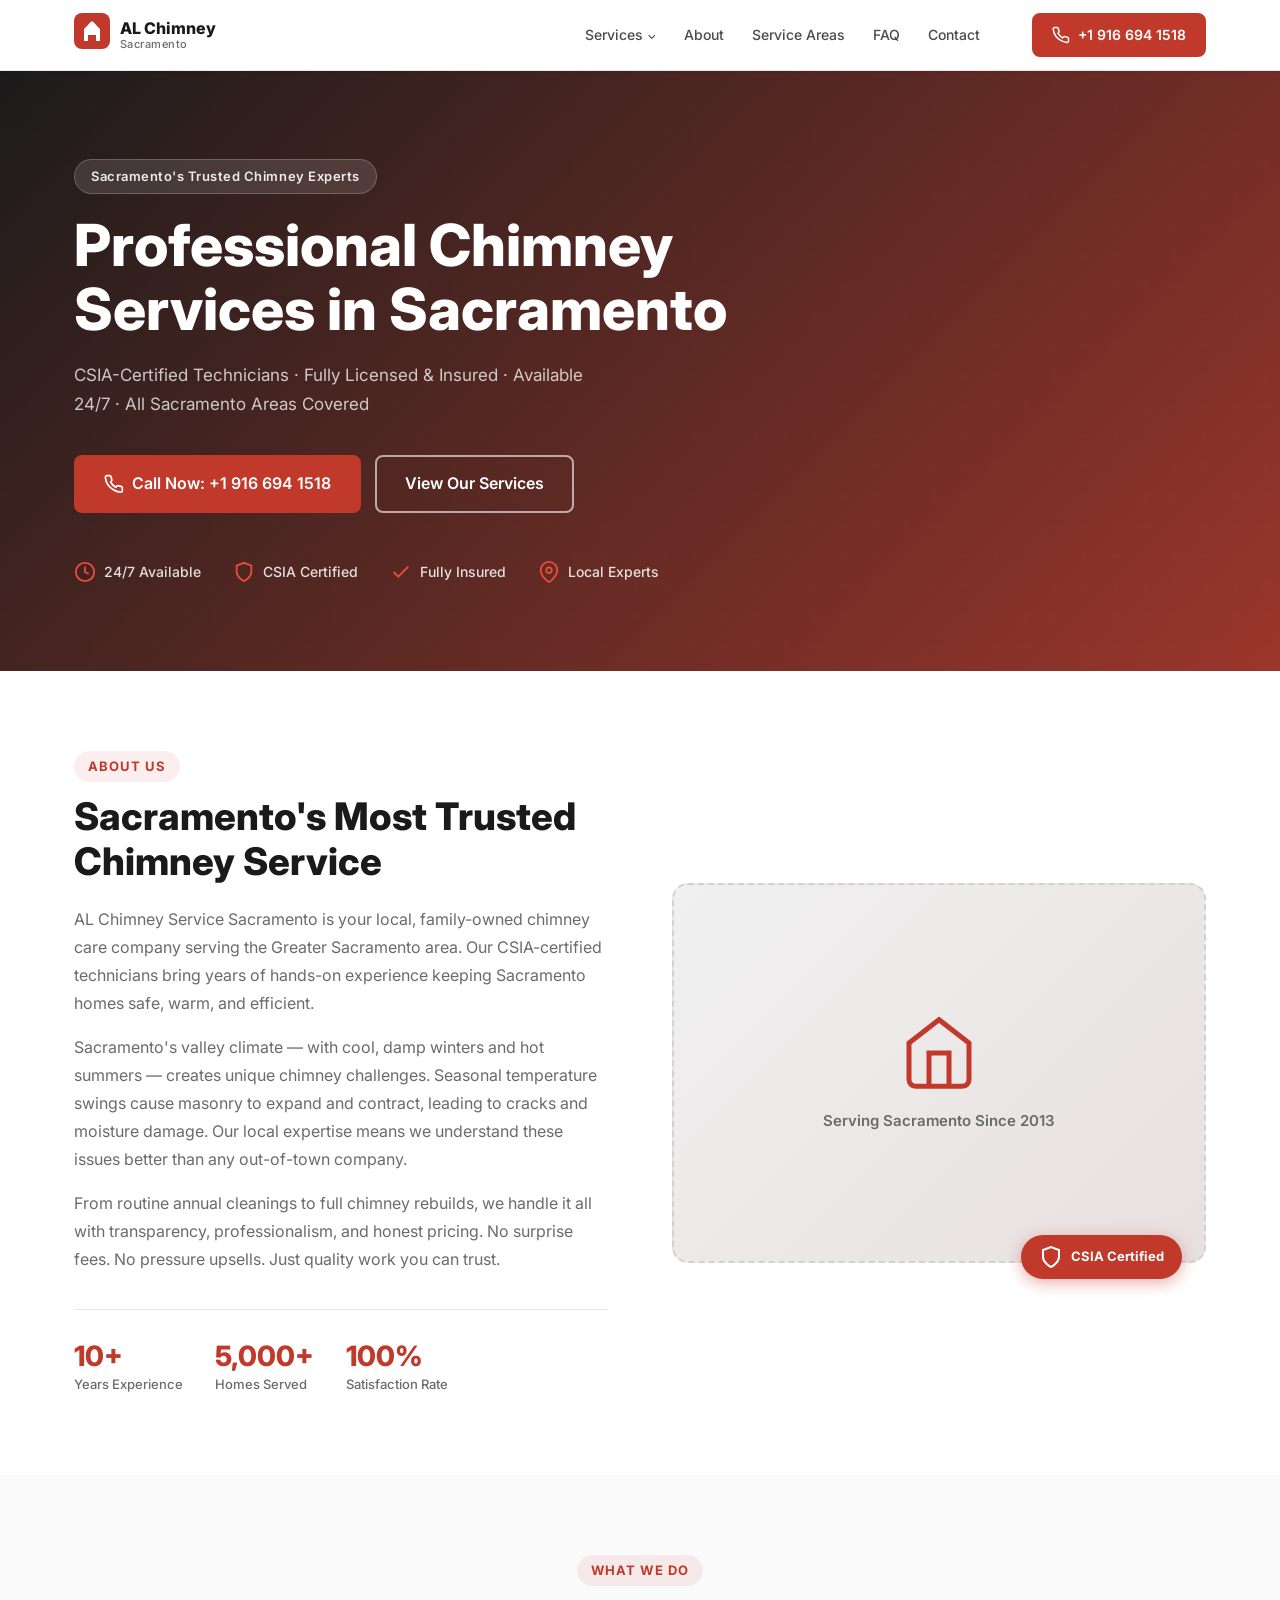
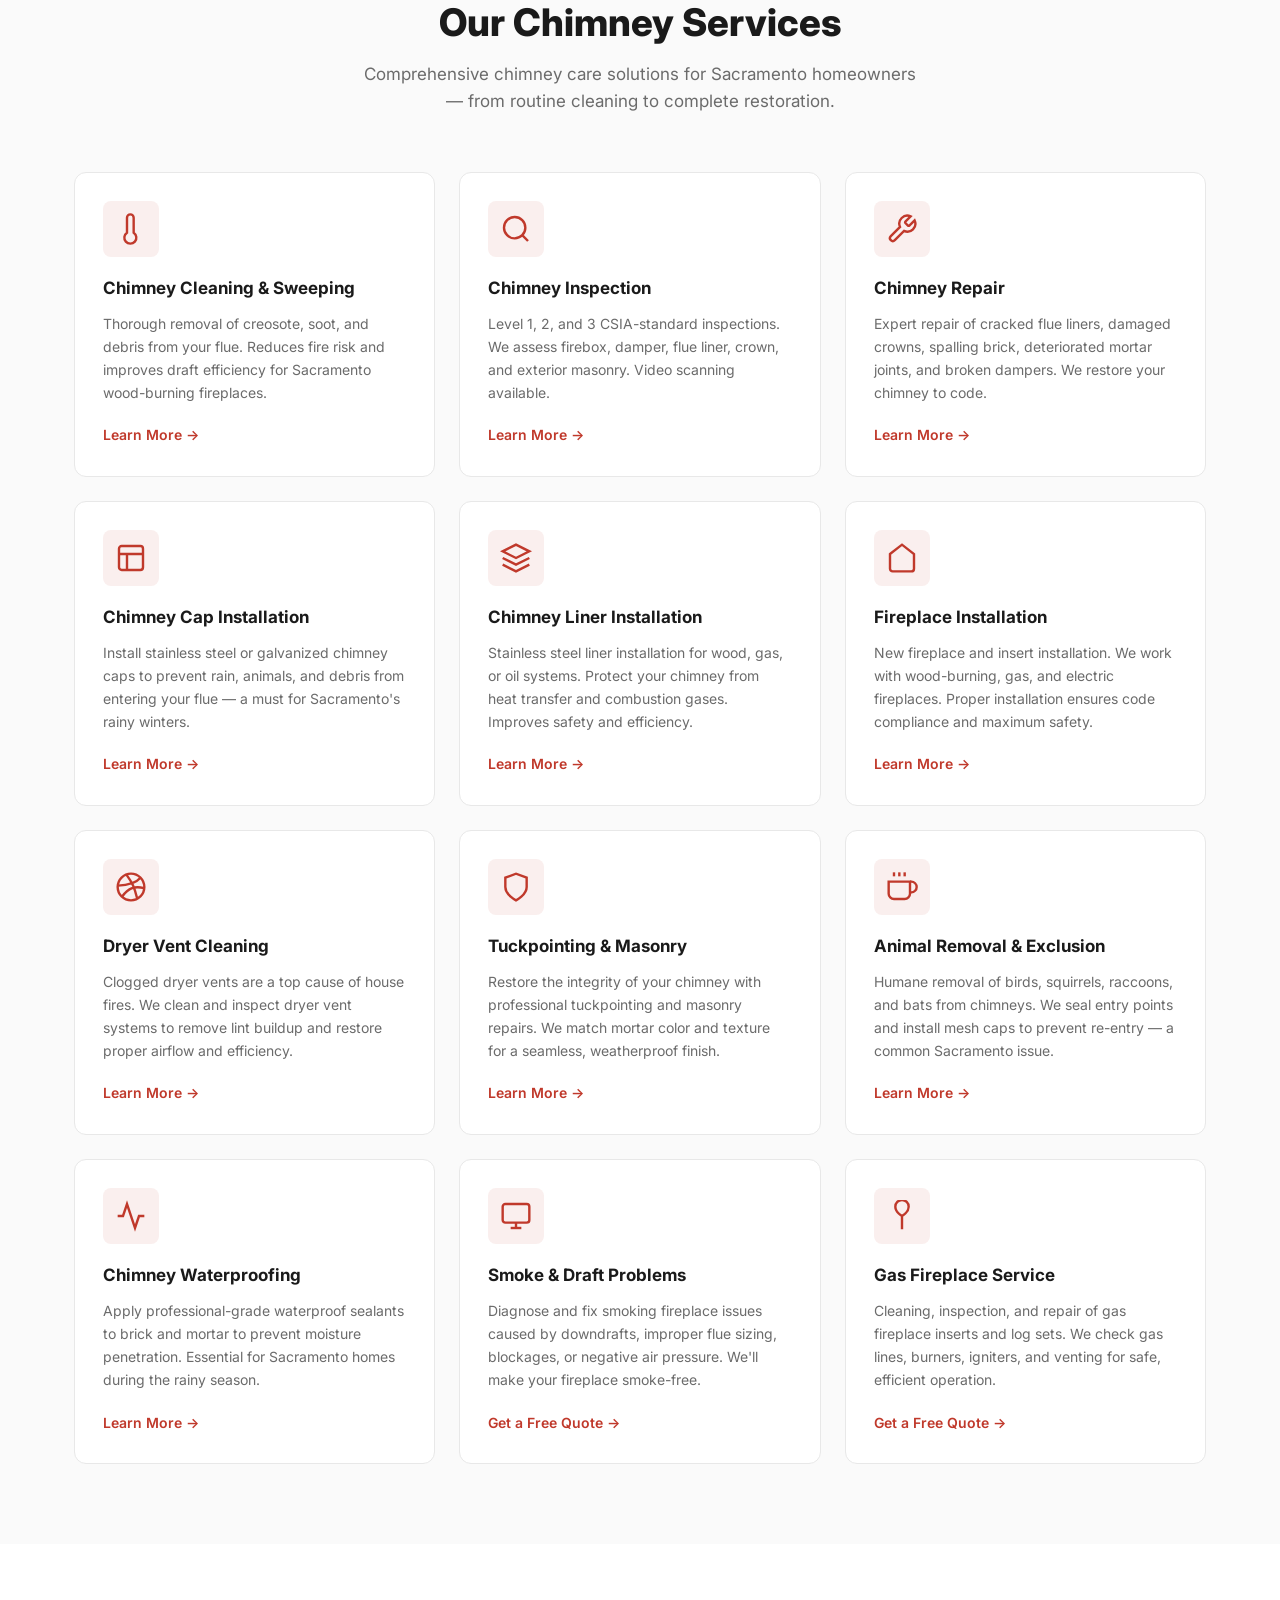
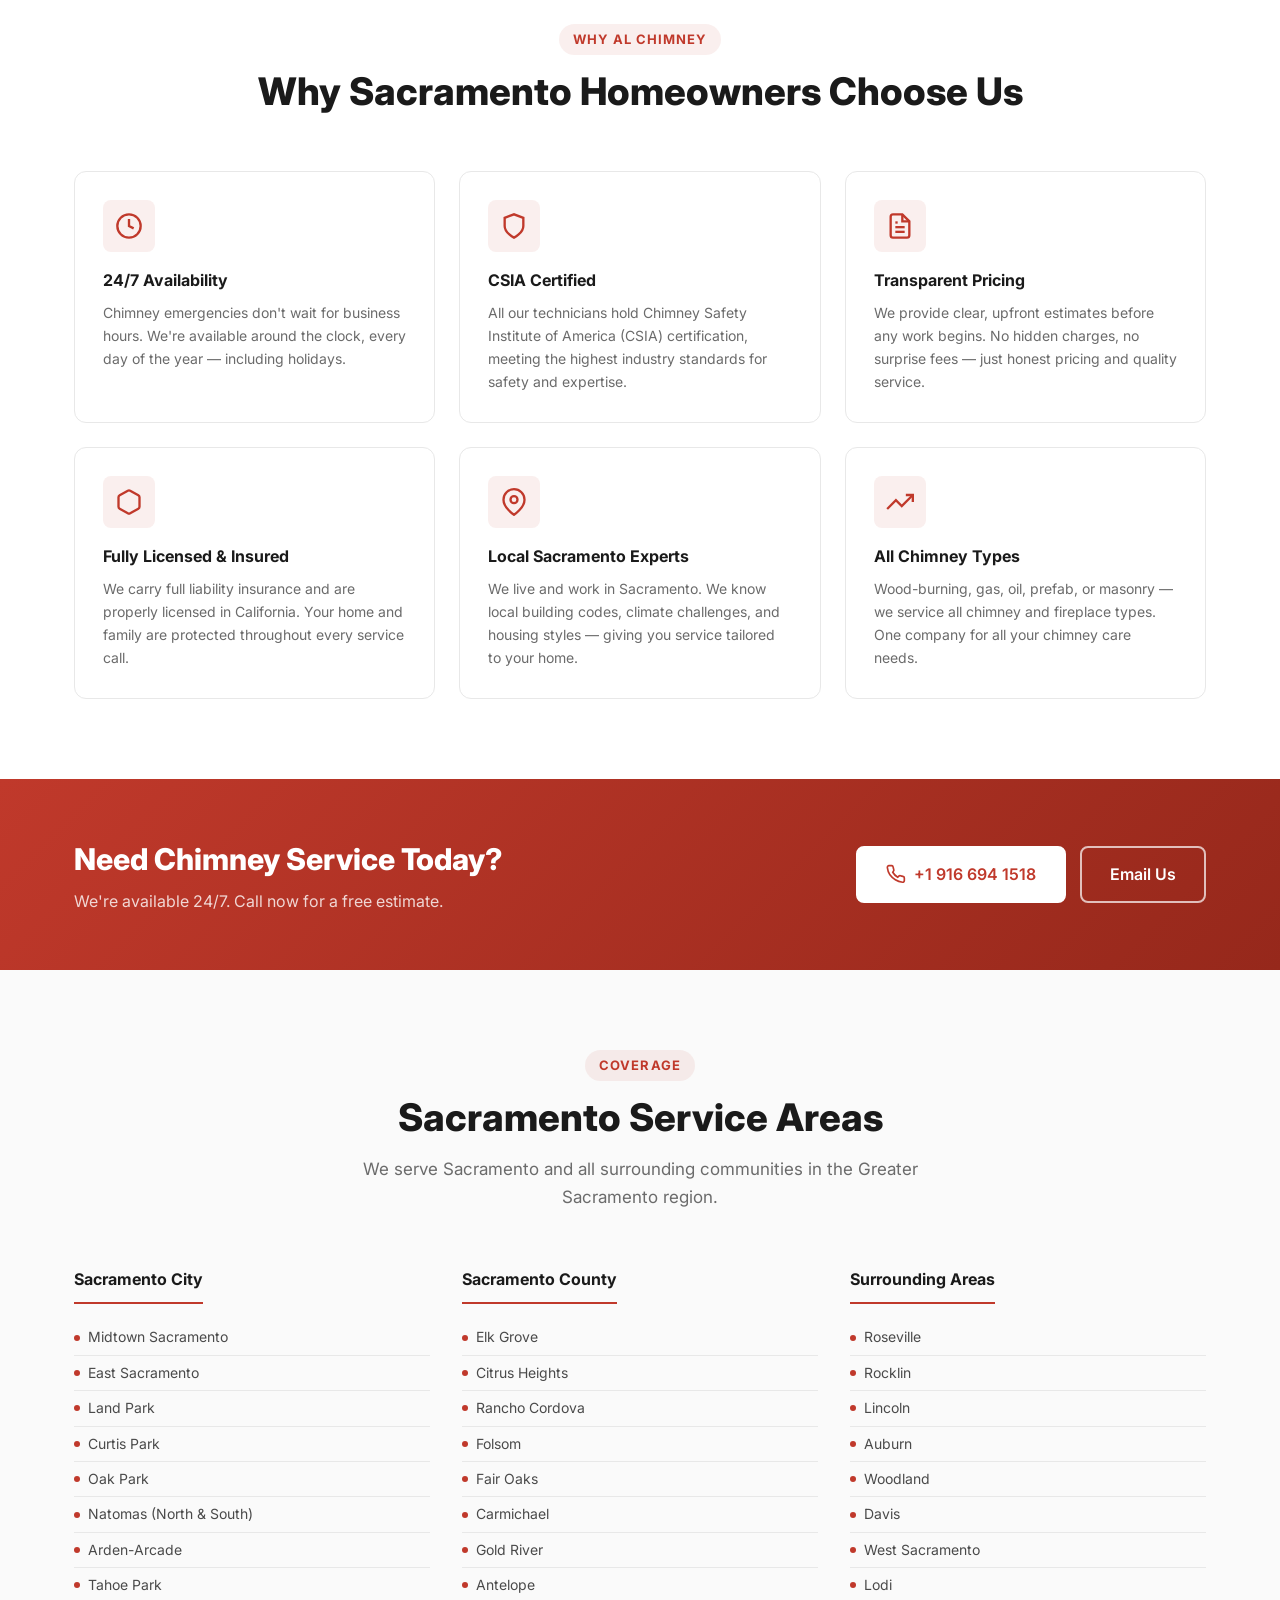
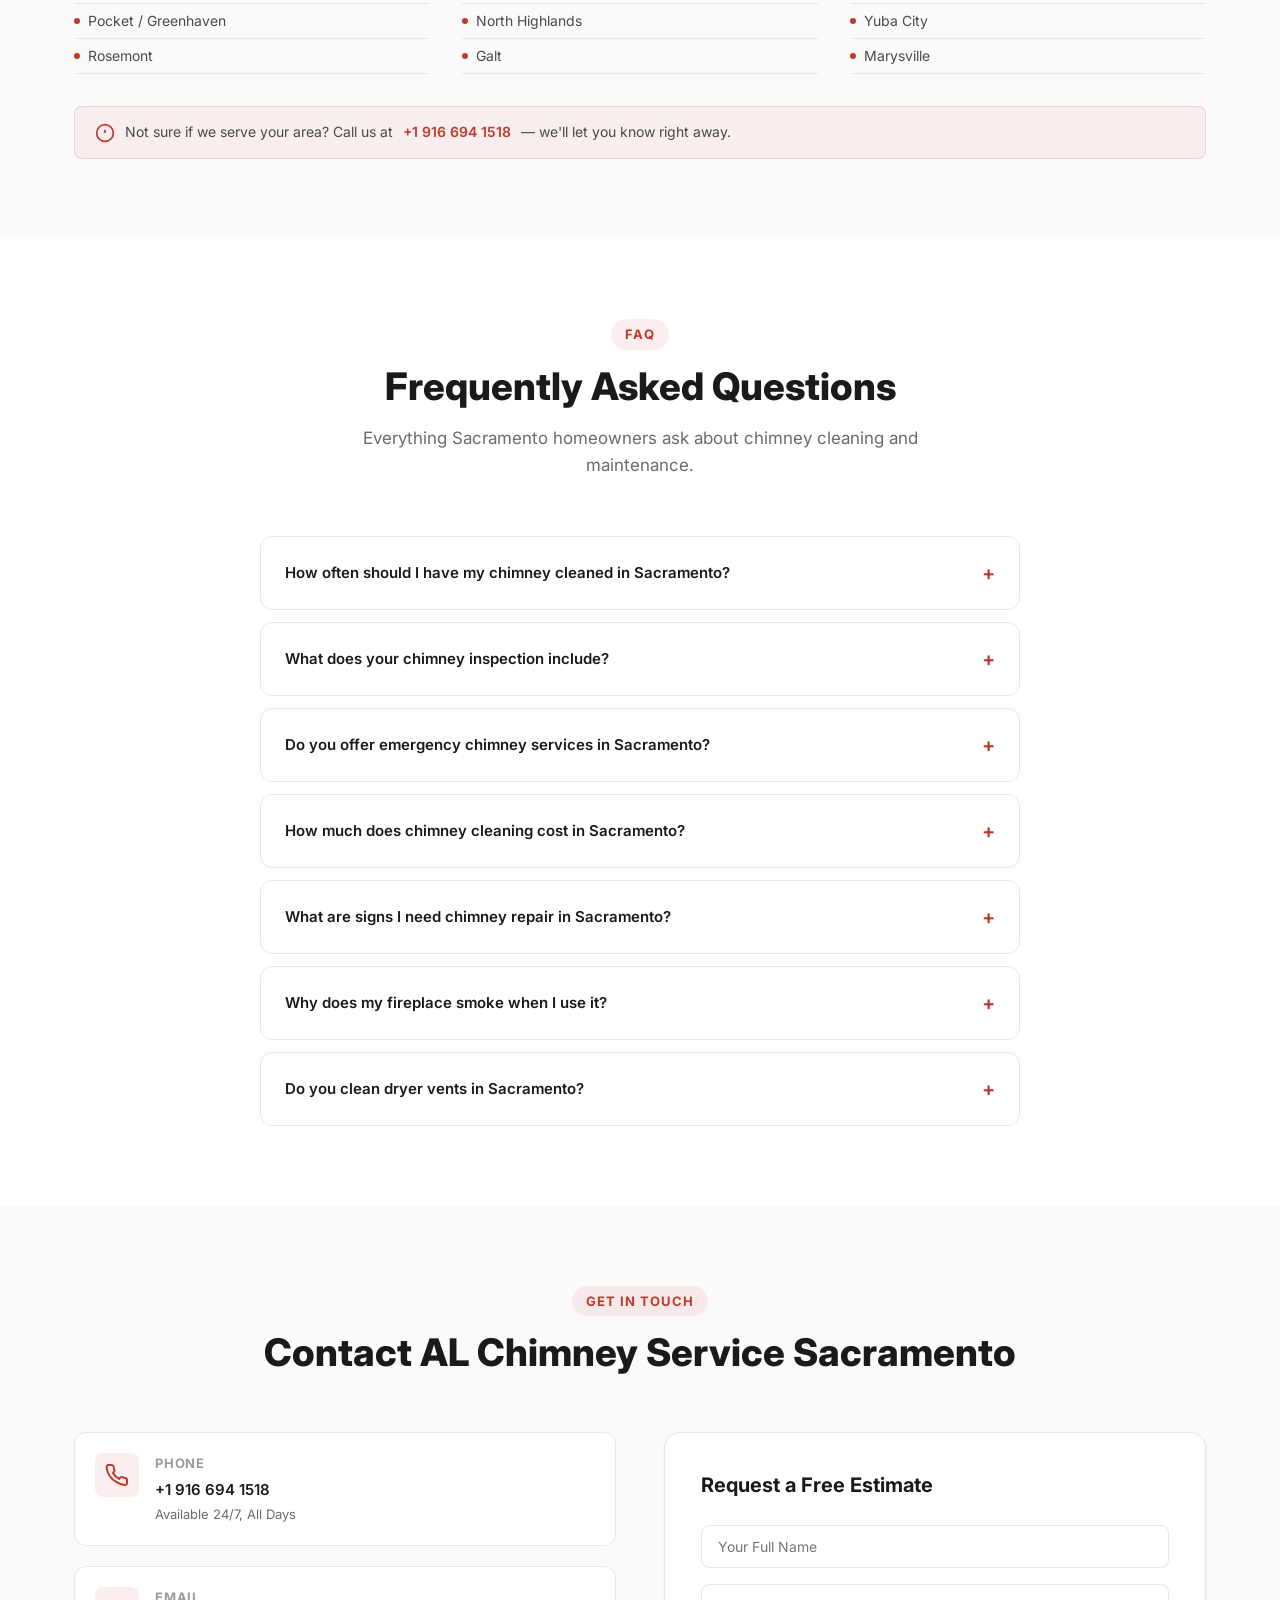
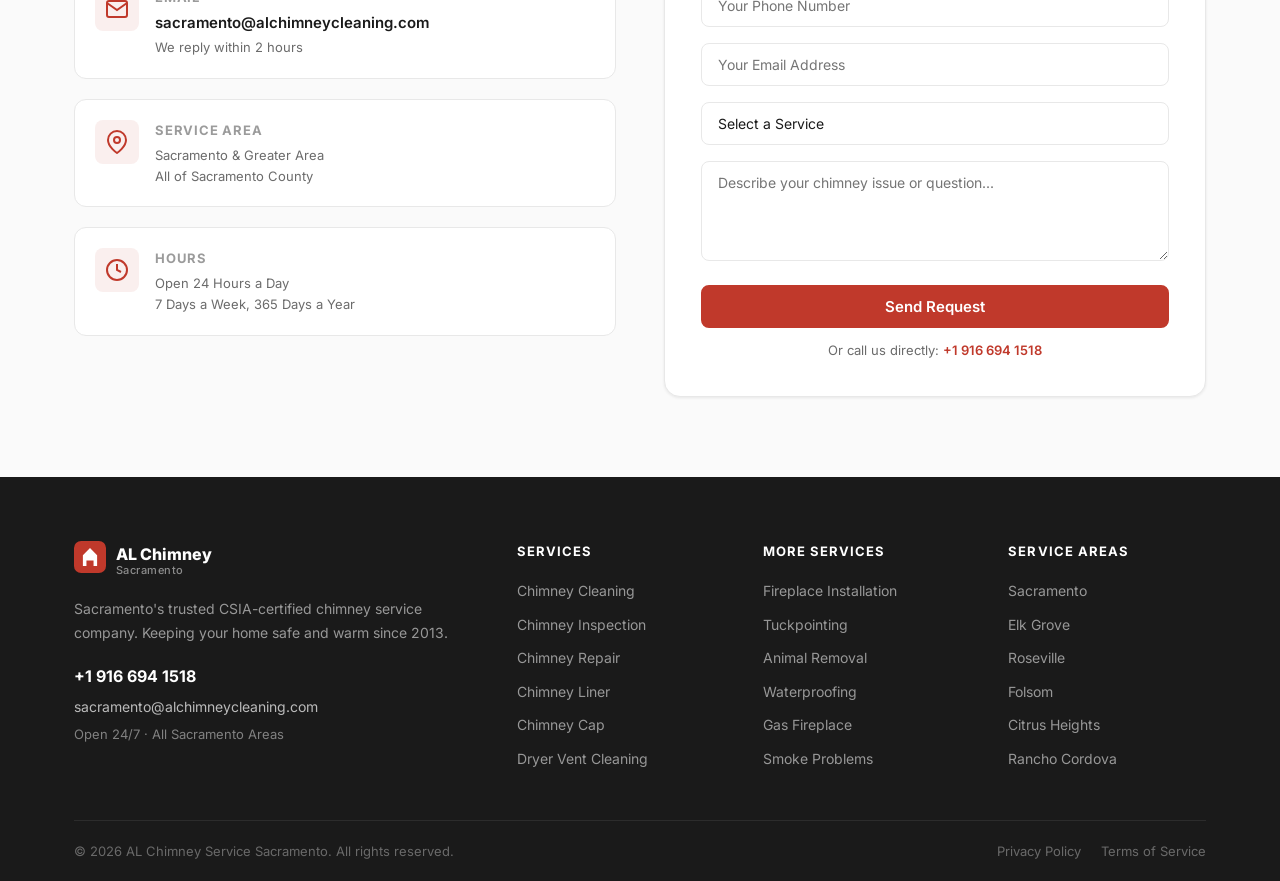
==== commit 69bdae07: "Fix email address and update copyright to 2026" ====
--- a/index.html
+++ b/index.html
@@ -33,7 +33,7 @@
     "description": "Professional chimney cleaning, inspection, repair, and installation services in Sacramento, CA. CSIA-certified technicians available 24/7.",
     "url": "https://sacramento-chimney.vercel.app/",
     "telephone": "+19166941518",
-    "email": "info@sacramento.alchimneycleaning.com",
+    "email": "sacramento@alchimneycleaning.com",
     "address": {
       "@type": "PostalAddress",
       "addressLocality": "Sacramento",
@@ -438,7 +438,7 @@
           <svg width="20" height="20" viewBox="0 0 24 24" fill="none" stroke="currentColor" stroke-width="2"><path d="M22 16.92v3a2 2 0 0 1-2.18 2 19.79 19.79 0 0 1-8.63-3.07A19.5 19.5 0 0 1 4.69 13a19.79 19.79 0 0 1-3.07-8.67A2 2 0 0 1 3.6 2h3a2 2 0 0 1 2 1.72c.127.96.361 1.903.7 2.81a2 2 0 0 1-.45 2.11L8.09 9.91a16 16 0 0 0 6 6l1.27-1.27a2 2 0 0 1 2.11-.45c.907.339 1.85.573 2.81.7A2 2 0 0 1 22 16.92z"></path></svg>
           +1 916 694 1518
         </a>
-        <a href="mailto:info@sacramento.alchimneycleaning.com" class="btn btn-outline-white btn-lg">Email Us</a>
+        <a href="mailto:sacramento@alchimneycleaning.com" class="btn btn-outline-white btn-lg">Email Us</a>
       </div>
     </div>
   </section>
@@ -614,7 +614,7 @@
             </div>
             <div>
               <h3>Email</h3>
-              <a href="mailto:info@sacramento.alchimneycleaning.com">info@sacramento.alchimneycleaning.com</a>
+              <a href="mailto:sacramento@alchimneycleaning.com">sacramento@alchimneycleaning.com</a>
               <p>We reply within 2 hours</p>
             </div>
           </div>
@@ -697,7 +697,7 @@
           <p>Sacramento's trusted CSIA-certified chimney service company. Keeping your home safe and warm since 2013.</p>
           <div class="footer-contact">
             <a href="tel:+19166941518"><strong>+1 916 694 1518</strong></a>
-            <a href="mailto:info@sacramento.alchimneycleaning.com">info@sacramento.alchimneycleaning.com</a>
+            <a href="mailto:sacramento@alchimneycleaning.com">sacramento@alchimneycleaning.com</a>
             <span>Open 24/7 · All Sacramento Areas</span>
           </div>
         </div>
@@ -736,7 +736,7 @@
         </div>
       </div>
       <div class="footer-bottom">
-        <p>&copy; 2025 AL Chimney Service Sacramento. All rights reserved.</p>
+        <p>&copy; 2026 AL Chimney Service Sacramento. All rights reserved.</p>
         <div class="footer-legal">
           <a href="/privacy-policy">Privacy Policy</a>
           <a href="/terms-of-service">Terms of Service</a>
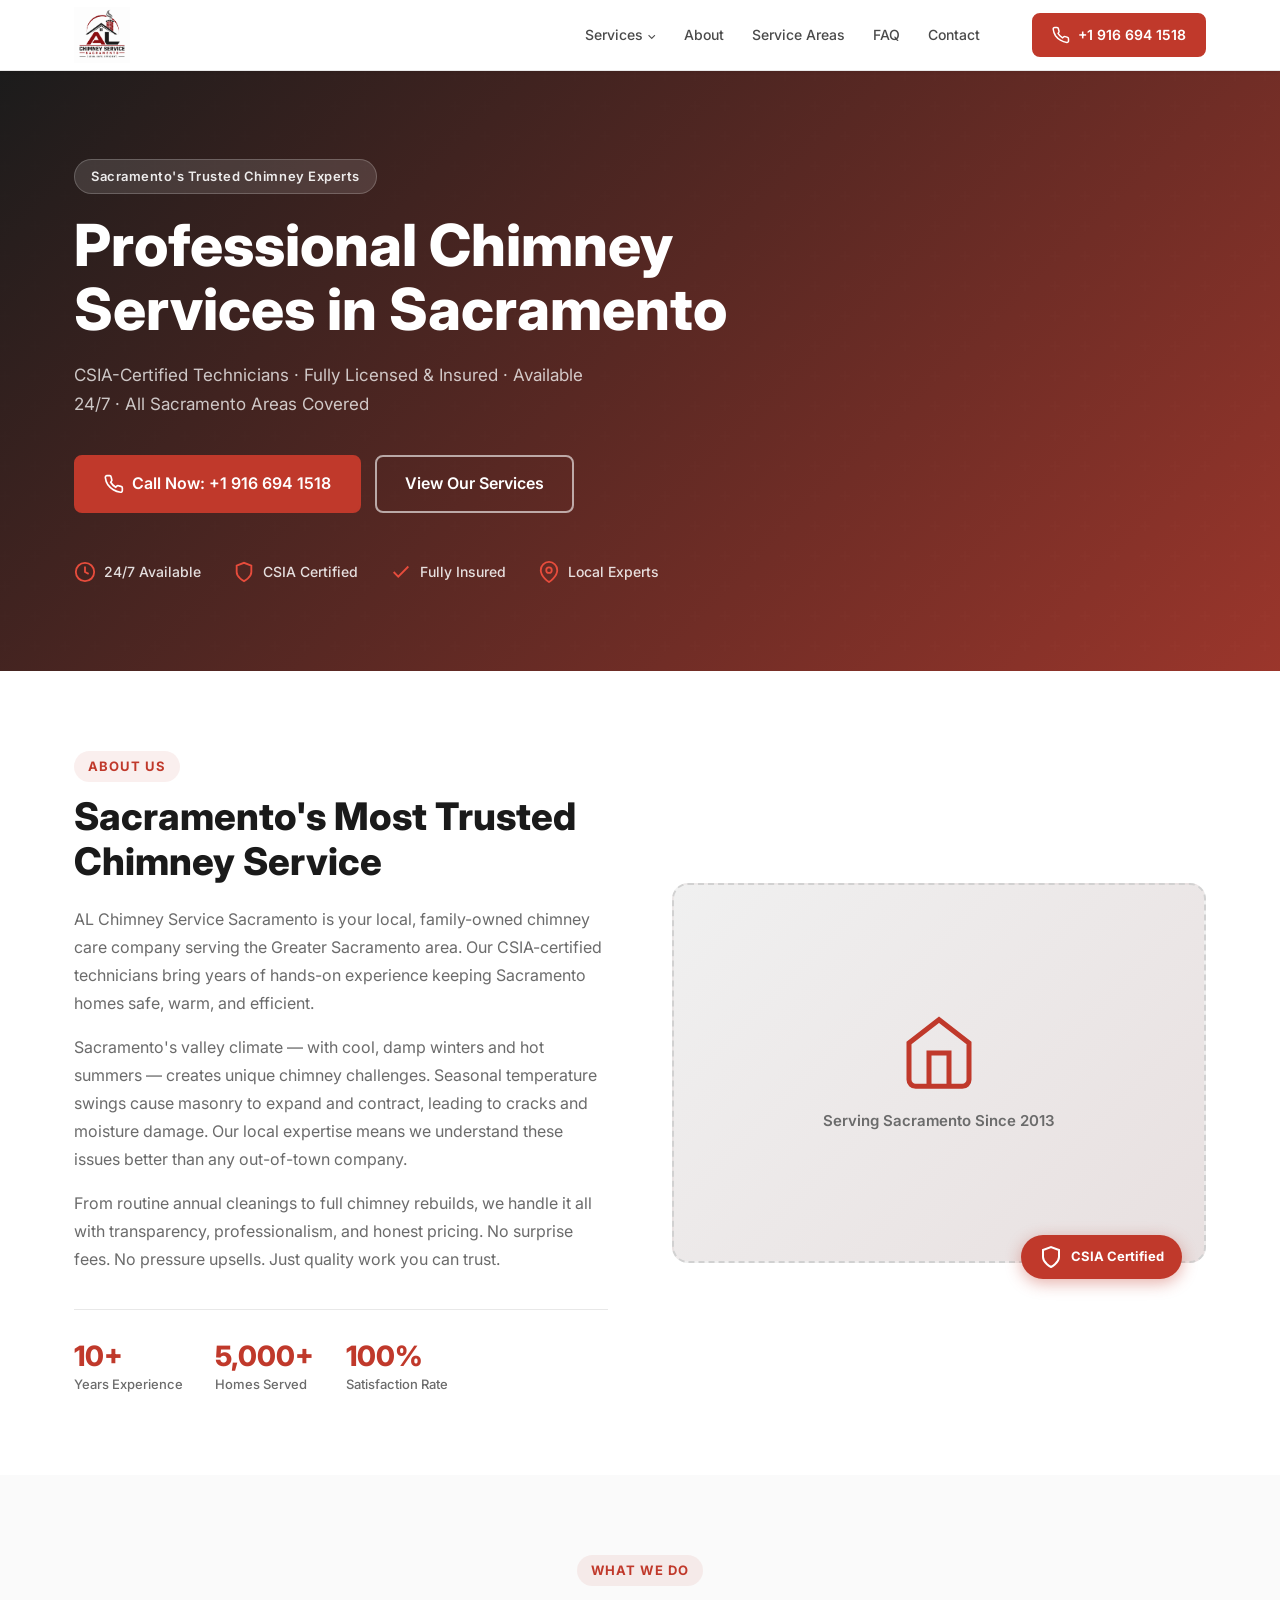
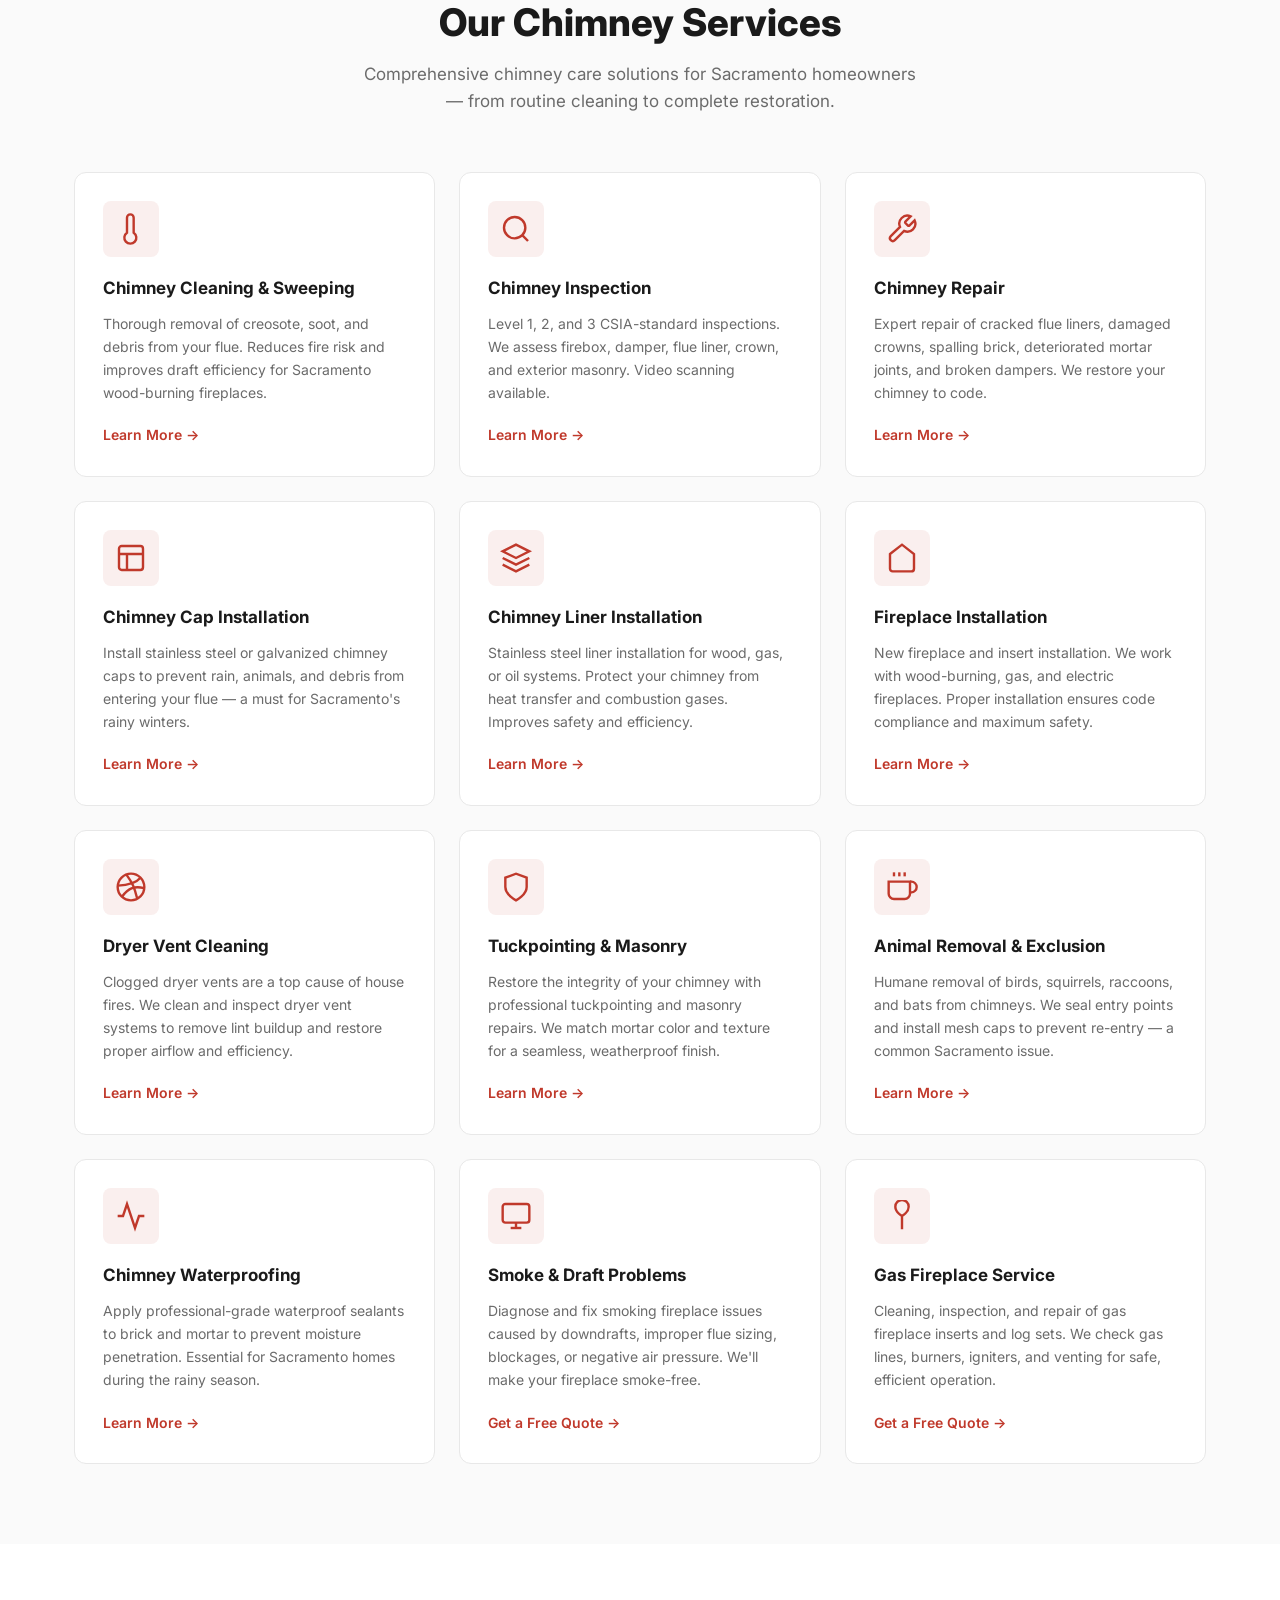
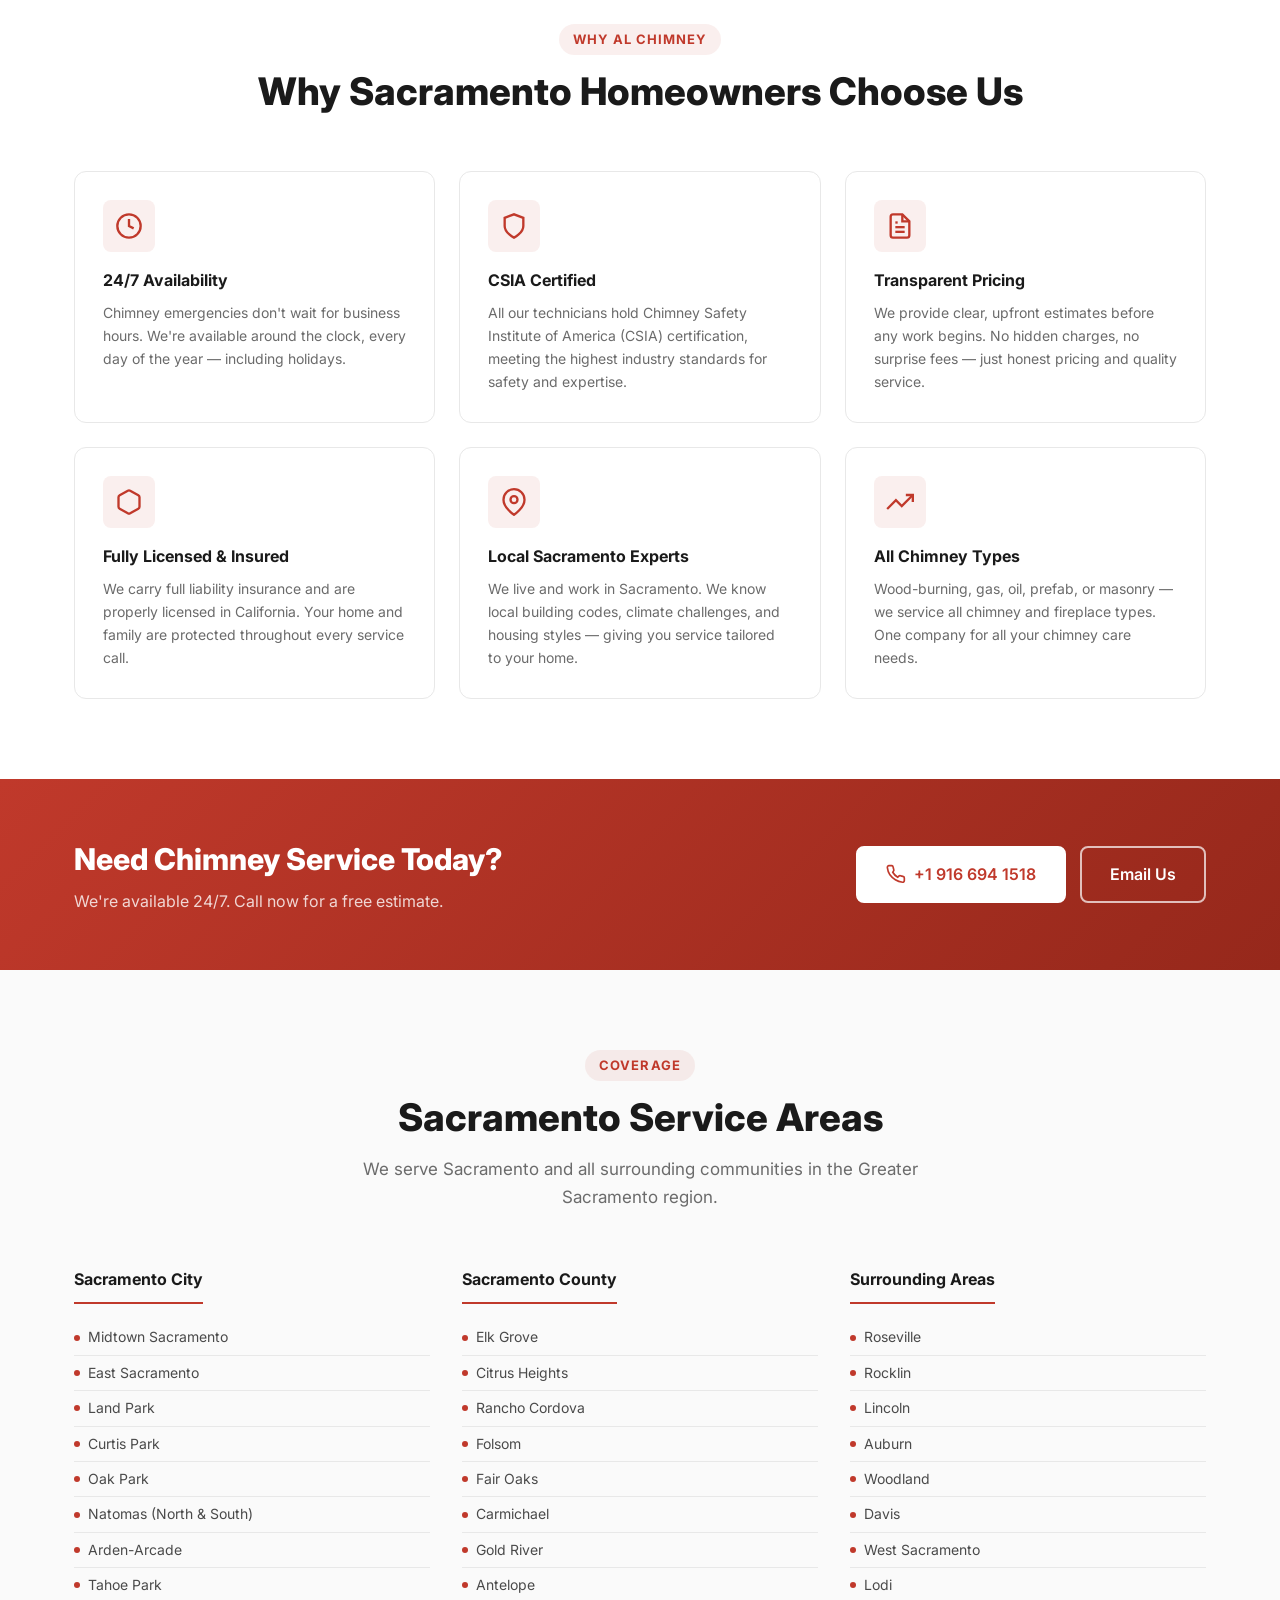
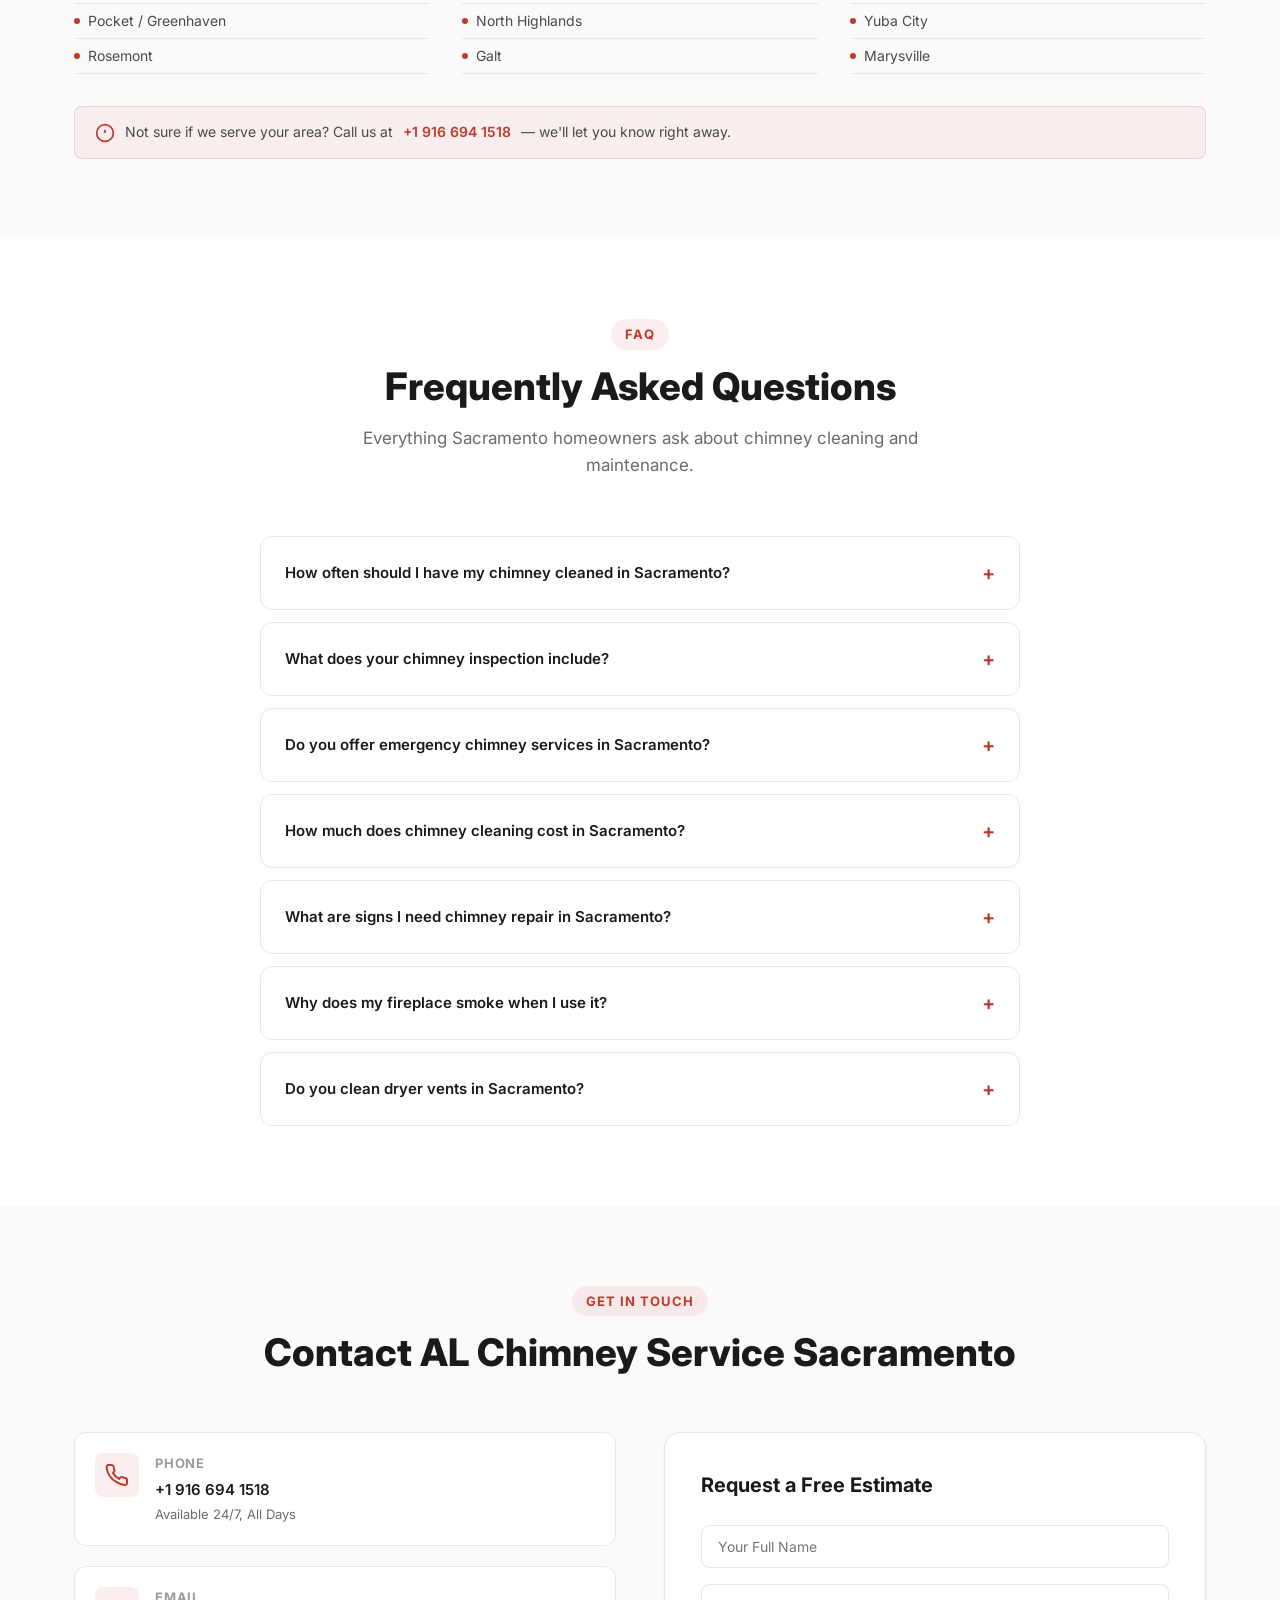
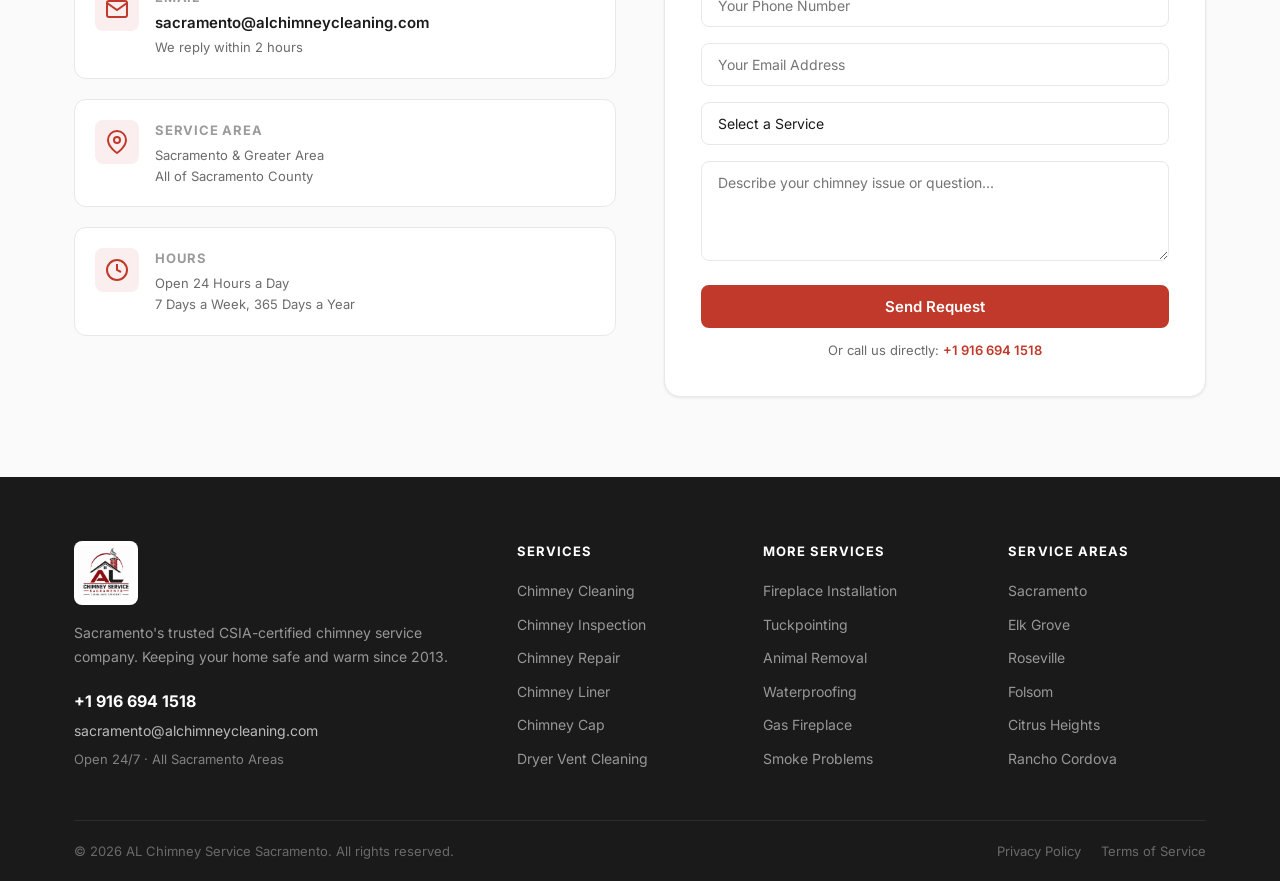
==== commit ec7054b5: "Add real logo image to header, footer, and favicon across all pages - Added logo.png (actual brand l" ====
--- a/index.html
+++ b/index.html
@@ -117,6 +117,8 @@
   }
   </script>
 
+  <link rel="icon" href="/favicon.ico" />
+  <link rel="apple-touch-icon" href="/apple-touch-icon.png" />
   <link rel="sitemap" type="application/xml" href="/sitemap.xml" />
   <link rel="stylesheet" href="styles.css" />
   <link rel="preconnect" href="https://fonts.googleapis.com" />
@@ -127,19 +129,9 @@
   <!-- Header -->
   <header class="header" id="header">
     <div class="container header-inner">
-      <div class="logo">
-        <div class="logo-icon">
-          <svg width="36" height="36" viewBox="0 0 36 36" fill="none" xmlns="http://www.w3.org/2000/svg">
-            <rect width="36" height="36" rx="8" fill="#C0392B"/>
-            <path d="M10 28V16L18 8L26 16V28H22V22H14V28H10Z" fill="white"/>
-            <path d="M15 12C15 12 16 10 18 10C20 10 21 12 21 12" stroke="white" stroke-width="1.5" stroke-linecap="round"/>
-          </svg>
-        </div>
-        <div class="logo-text">
-          <span class="logo-brand">AL Chimney</span>
-          <span class="logo-location">Sacramento</span>
-        </div>
-      </div>
+      <a href="/" class="logo">
+        <img src="/logo.png" alt="AL Chimney Service Sacramento" class="logo-img" />
+      </a>
 
       <nav class="nav" id="nav">
         <ul class="nav-list">
@@ -682,18 +674,9 @@
     <div class="container">
       <div class="footer-grid">
         <div class="footer-brand">
-          <div class="logo">
-            <div class="logo-icon">
-              <svg width="32" height="32" viewBox="0 0 36 36" fill="none" xmlns="http://www.w3.org/2000/svg">
-                <rect width="36" height="36" rx="8" fill="#C0392B"/>
-                <path d="M10 28V16L18 8L26 16V28H22V22H14V28H10Z" fill="white"/>
-              </svg>
-            </div>
-            <div class="logo-text">
-              <span class="logo-brand">AL Chimney</span>
-              <span class="logo-location">Sacramento</span>
-            </div>
-          </div>
+          <a href="/" class="logo">
+            <img src="/logo.png" alt="AL Chimney Service Sacramento" class="logo-img" />
+          </a>
           <p>Sacramento's trusted CSIA-certified chimney service company. Keeping your home safe and warm since 2013.</p>
           <div class="footer-contact">
             <a href="tel:+19166941518"><strong>+1 916 694 1518</strong></a>
--- a/styles.css
+++ b/styles.css
@@ -155,6 +155,17 @@
   gap: 10px;
   flex-shrink: 0;
 }
+.logo-img {
+  height: 56px;
+  width: auto;
+  display: block;
+}
+.footer-brand .logo-img {
+  height: 64px;
+  background: #fff;
+  border-radius: 8px;
+  padding: 4px;
+}
 .logo-text {
   display: flex;
   flex-direction: column;
